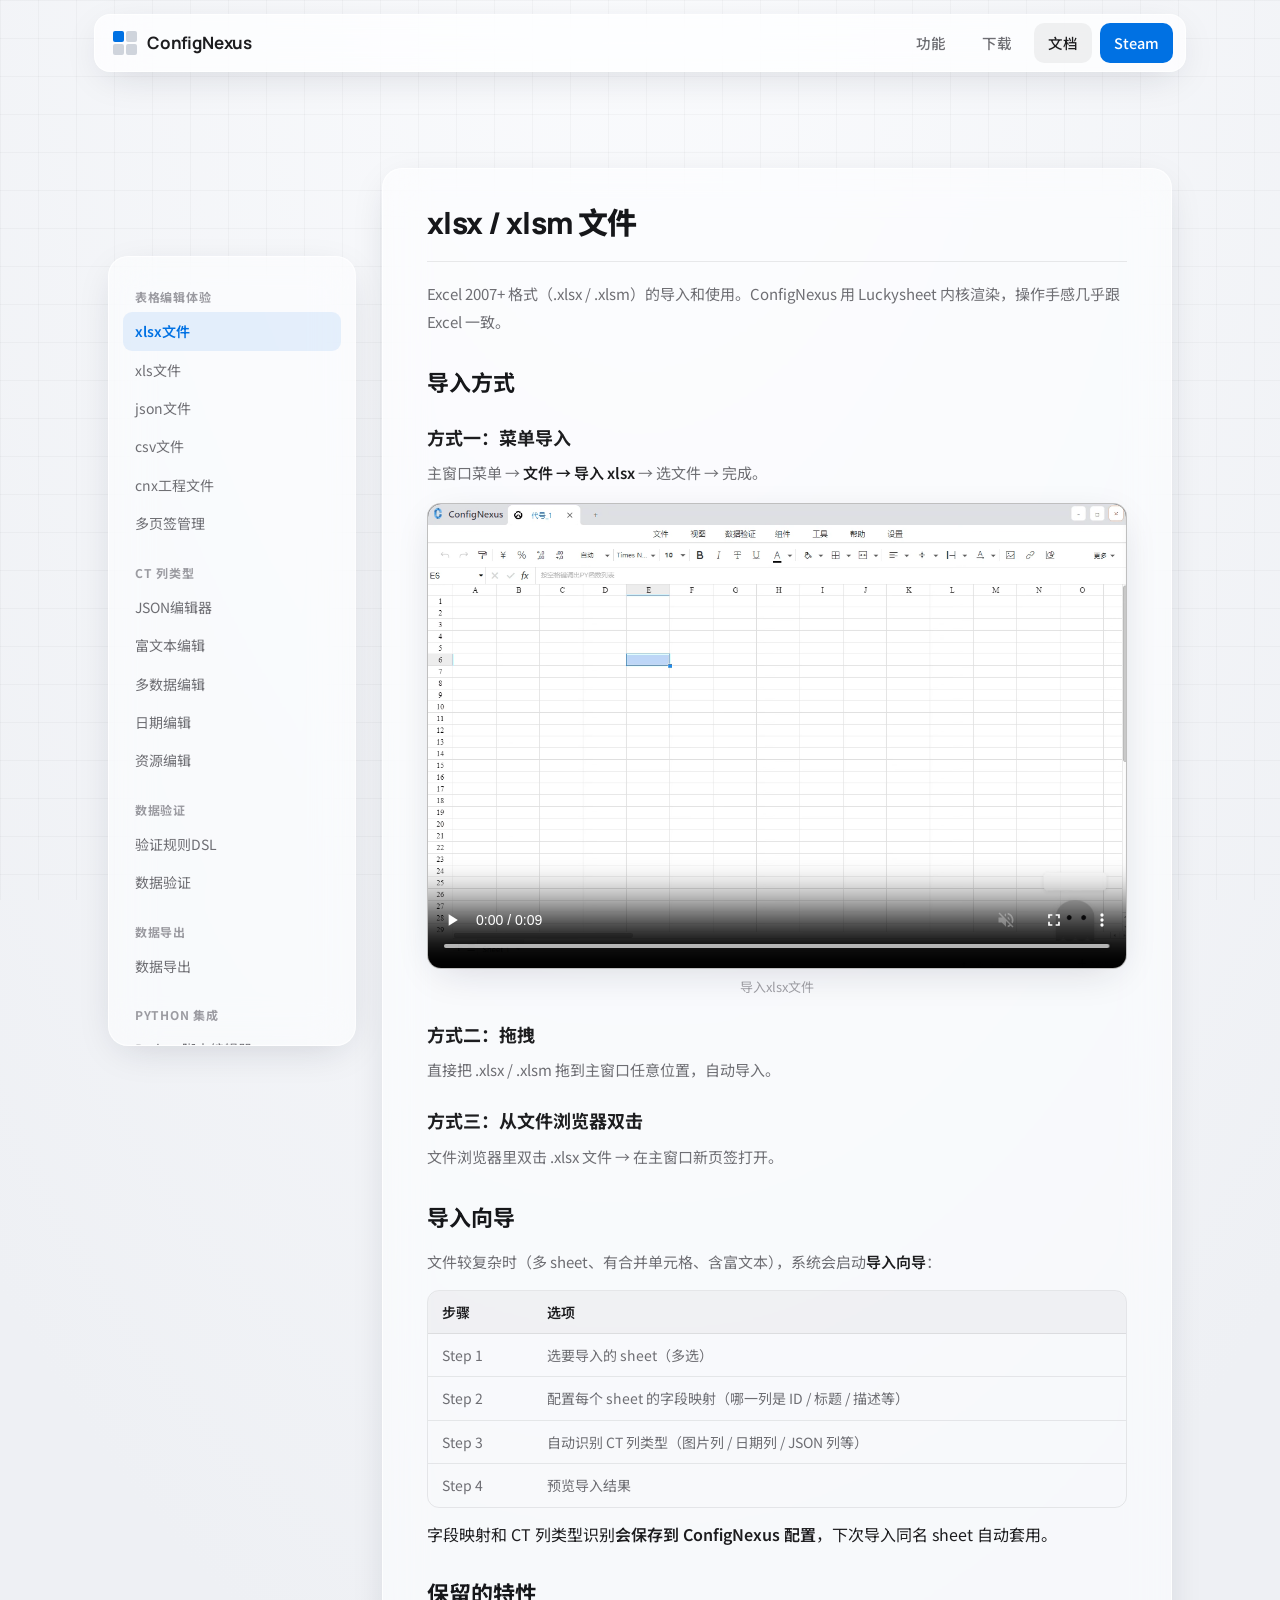
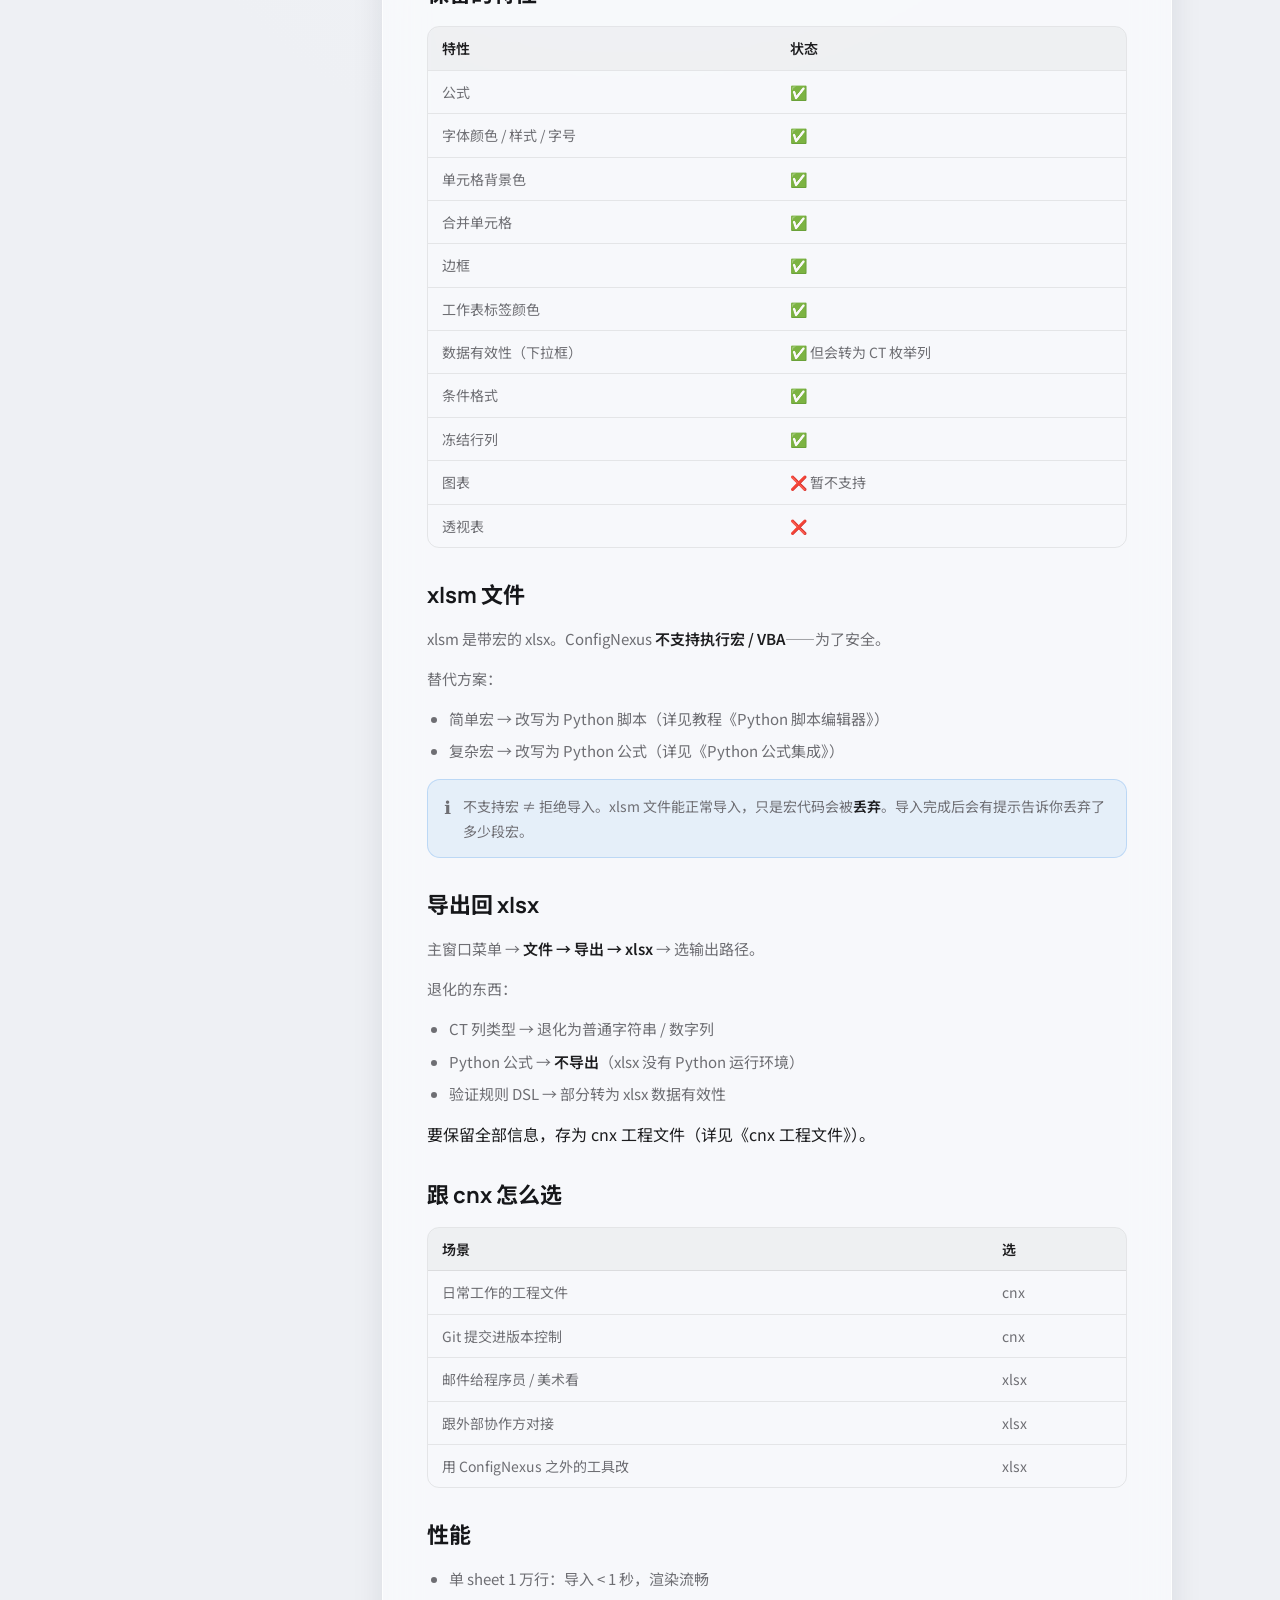
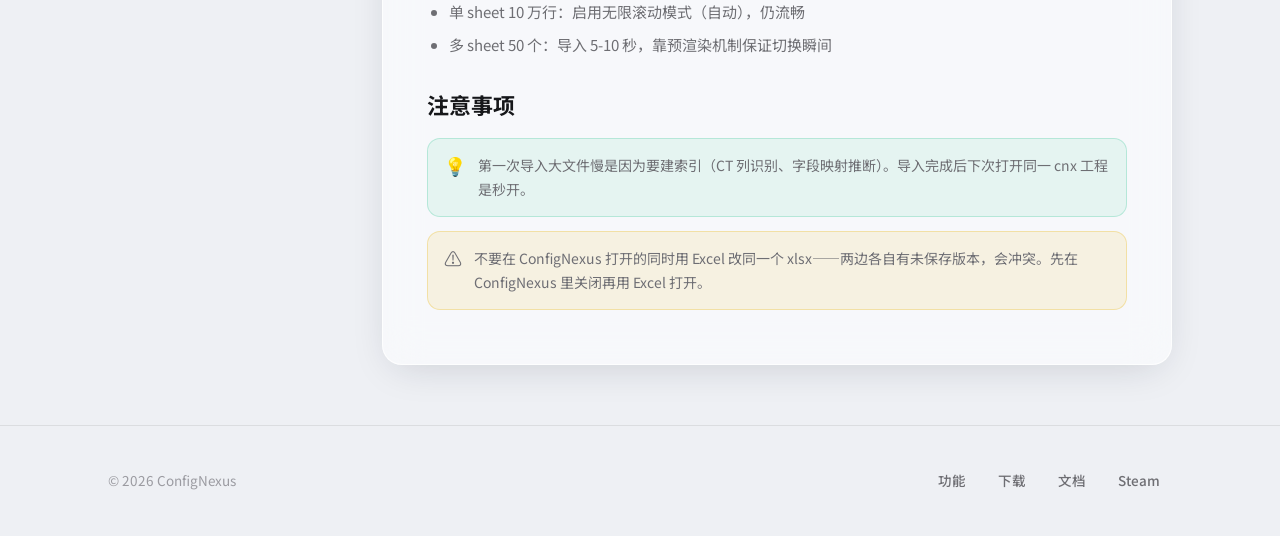
==== docs.html @ 0a3a01de "init: ConfigNexus 官网（首页/功能/下载/文档 + 35 篇教程） 白色玻璃拟态多页静态站点；文档页内置软件 35 篇中文教程与演示视频。 含 CNAME=confignexus.o" ====
<!DOCTYPE html>
<html lang="zh-CN">
<head>
<meta charset="UTF-8">
<meta name="viewport" content="width=device-width, initial-scale=1.0">
<title>文档 · ConfigNexus</title>
<meta name="description" content="ConfigNexus 使用文档：表格编辑、CT 列类型、数据验证、数据导出、Python 集成、实用工具箱、扩展生态。">
<link rel="preconnect" href="https://fonts.googleapis.com">
<link rel="preconnect" href="https://fonts.gstatic.com" crossorigin>
<link href="https://fonts.googleapis.com/css2?family=Manrope:wght@400;500;600;700;800&family=Noto+Sans+SC:wght@300;400;500;700&display=swap" rel="stylesheet">
<link rel="stylesheet" href="site.css">
</head>
<body>
<div class="bg"><div class="grid"></div></div>

<header>
  <div class="nav">
    <a class="brand" href="index.html"><span class="mark"><i></i><i></i><i></i><i></i></span>ConfigNexus</a>
    <nav class="nav-links">
      <a href="features.html">功能</a>
      <a href="download.html">下载</a>
      <a href="docs.html" class="active">文档</a>
      <a class="nav-cta" href="https://store.steampowered.com/app/4400360/ConfigNexus___AI/" target="_blank" rel="noopener">Steam</a>
    </nav>
  </div>
</header>

<main>
  <section class="wrap">
    <div class="doc-app">
      <aside class="doc-side glasscard" id="docSide"></aside>
      <div class="doc-main">
        <article class="doc-article glasscard" id="docContent">加载中…</article>
      </div>
    </div>
  </section>
</main>

<footer>
  <div class="wrap foot">
    <div class="c">© 2026 ConfigNexus</div>
    <div class="lk">
      <a href="features.html">功能</a>
      <a href="download.html">下载</a>
      <a href="docs.html">文档</a>
      <a href="https://store.steampowered.com/app/4400360/ConfigNexus___AI/" target="_blank" rel="noopener">Steam</a>
    </div>
  </div>
</footer>

<script src="docs-data.js"></script>
<script src="docs.js"></script>
</body>
</html>
---- site.css ----
/* ===== ConfigNexus 官网共用样式 · 白色玻璃拟态 ===== */
:root{
  --bg:#F4F5F7;
  --ink:#1D1D1F;
  --ink-dim:#6E6E73;
  --ink-faint:#9b9ba1;
  --acc:#0071E3;
  --acc-deep:#0058b9;
  --glass:rgba(255,255,255,.55);
  --glass-strong:rgba(255,255,255,.72);
  --glass-brd:rgba(255,255,255,.75);
  --hair:rgba(0,0,0,.08);
  --grid:rgba(0,0,0,.028);
  --shadow:0 10px 40px -12px rgba(20,28,48,.18);
  --shadow-lg:0 30px 80px -28px rgba(20,28,48,.32);
  --sans:'Noto Sans SC','Manrope',-apple-system,BlinkMacSystemFont,'SF Pro Display',system-ui,sans-serif;
  --disp:'Manrope','Noto Sans SC',-apple-system,system-ui,sans-serif;
  --cell:38px;
}
*{box-sizing:border-box;margin:0;padding:0}
html{scroll-behavior:smooth}
body{background:radial-gradient(ellipse 110% 80% at 50% -8%,#fbfcfe,#EEF0F4 70%);
  color:var(--ink);font-family:var(--sans);line-height:1.6;
  -webkit-font-smoothing:antialiased;overflow-x:hidden}

/* ── 背景：纯格子（无柔光团） ── */
.bg{position:fixed;inset:0;z-index:0;pointer-events:none;overflow:hidden}
.bg .grid{position:absolute;inset:0;
  background-image:linear-gradient(var(--grid) 1px,transparent 1px),
    linear-gradient(90deg,var(--grid) 1px,transparent 1px);
  background-size:var(--cell) var(--cell)}
/* ── 流光交互画布（跟随鼠标，沿格子线向四周射出） ── */
#fx{position:fixed;inset:0;z-index:1;pointer-events:none;display:block}

.wrap{position:relative;z-index:2;max-width:1120px;margin:0 auto;padding:0 28px}

/* ── 导航 ── */
header{position:sticky;top:14px;z-index:50;margin:14px auto 0;max-width:1120px;padding:0 14px}
.nav{display:flex;align-items:center;justify-content:space-between;height:58px;
  padding:0 12px 0 18px;border-radius:16px;background:var(--glass-strong);
  -webkit-backdrop-filter:blur(20px) saturate(180%);backdrop-filter:blur(20px) saturate(180%);
  border:1px solid var(--glass-brd);box-shadow:var(--shadow)}
.brand{display:flex;align-items:center;gap:10px;font-family:var(--disp);font-weight:700;
  font-size:17px;letter-spacing:-.01em;color:var(--ink);text-decoration:none}
.brand .mark{width:24px;height:24px;display:grid;grid-template-columns:1fr 1fr;
  grid-template-rows:1fr 1fr;gap:2.5px}
.brand .mark i{background:#cfd4dc;border-radius:2px}
.brand .mark i:nth-child(1){background:var(--acc)}
.nav-links{display:flex;align-items:center;gap:8px}
.nav-links a{color:var(--ink-dim);text-decoration:none;font-size:14.5px;font-weight:500;
  padding:8px 14px;border-radius:10px;transition:all .2s}
.nav-links a:hover{color:var(--ink);background:rgba(0,0,0,.04)}
.nav-links a.active{color:var(--ink);background:rgba(0,0,0,.05)}
.nav-cta{background:var(--acc);color:#fff!important;font-weight:600}
.nav-cta:hover{background:var(--acc-deep)!important;color:#fff!important}
@media(max-width:720px){.nav-links a:not(.nav-cta){display:none}}

/* ── 按钮 ── */
.btn{font-size:15px;font-weight:600;text-decoration:none;padding:13px 28px;border-radius:13px;
  transition:all .22s;display:inline-flex;align-items:center;gap:9px;cursor:pointer;border:none}
.btn-primary{background:var(--acc);color:#fff;box-shadow:0 8px 24px -6px rgba(0,113,227,.5)}
.btn-primary:hover{background:var(--acc-deep);transform:translateY(-2px);
  box-shadow:0 14px 34px -8px rgba(0,113,227,.55)}
.btn-ghost{background:var(--glass-strong);-webkit-backdrop-filter:blur(14px);
  backdrop-filter:blur(14px);border:1px solid var(--glass-brd);color:var(--ink);box-shadow:var(--shadow)}
.btn-ghost:hover{transform:translateY(-2px);box-shadow:var(--shadow-lg)}
.btn-disabled{background:rgba(0,0,0,.06);color:var(--ink-faint);cursor:not-allowed;
  box-shadow:none;border:1px solid var(--hair)}
.btn-disabled:hover{transform:none;background:rgba(0,0,0,.06)}

/* ── 通用玻璃卡 ── */
.glasscard{background:var(--glass);-webkit-backdrop-filter:blur(20px) saturate(160%);
  backdrop-filter:blur(20px) saturate(160%);border:1px solid var(--glass-brd);
  border-radius:20px;box-shadow:var(--shadow)}

/* ── 子页头部 ── */
.pagehead{text-align:center;padding:96px 0 18px}
.pagehead .tag{font-size:13px;font-weight:600;color:var(--acc);letter-spacing:.04em}
.pagehead h1{font-family:var(--disp);font-size:clamp(32px,5.4vw,54px);font-weight:800;
  letter-spacing:-.02em;margin:12px 0 16px;color:#16171a}
.pagehead p{font-size:clamp(15px,2vw,18px);color:var(--ink-dim);max-width:600px;margin:0 auto;line-height:1.7}

/* ── 页脚 ── */
footer{border-top:1px solid var(--hair);padding:38px 0;position:relative;z-index:2;margin-top:40px}
.foot{display:flex;align-items:center;justify-content:space-between;flex-wrap:wrap;gap:16px}
.foot .c{font-size:13.5px;color:var(--ink-faint)}
.foot .lk{display:flex;gap:8px}
.foot .lk a{color:var(--ink-dim);text-decoration:none;font-size:13.5px;font-weight:500;
  padding:6px 12px;border-radius:9px;transition:all .2s}
.foot .lk a:hover{color:var(--acc);background:rgba(0,0,0,.04)}

/* ── 加载动画 ── */
.reveal{opacity:0;transform:translateY(16px);animation:rise .7s cubic-bezier(.2,.7,.2,1) forwards}
@keyframes rise{to{opacity:1;transform:none}}
.d1{animation-delay:.05s}.d2{animation-delay:.15s}.d3{animation-delay:.25s}
.d4{animation-delay:.35s}.d5{animation-delay:.5s}
@media(prefers-reduced-motion:reduce){.reveal{animation:none;opacity:1;transform:none}}

/* ===== 首页 ===== */
.hero{padding:84px 0 50px;text-align:center}
.eyebrow{display:inline-flex;align-items:center;gap:9px;font-size:13px;font-weight:500;
  color:var(--acc-deep);background:var(--glass);-webkit-backdrop-filter:blur(12px);
  backdrop-filter:blur(12px);border:1px solid var(--glass-brd);padding:7px 15px;
  border-radius:100px;margin-bottom:28px;box-shadow:var(--shadow)}
.eyebrow .dot{width:7px;height:7px;border-radius:50%;background:var(--acc);
  box-shadow:0 0 0 3px rgba(0,113,227,.18)}
h1.hero-h{font-family:var(--disp);font-weight:800;letter-spacing:-.02em;
  font-size:clamp(36px,6.4vw,68px);line-height:1.08;margin-bottom:22px;color:#16171a}
.hl{background:linear-gradient(120deg,#0071E3,#7c5cff 60%,#00b8a3);
  -webkit-background-clip:text;background-clip:text;color:transparent;white-space:nowrap}
.sub{font-size:clamp(15px,2vw,19px);color:var(--ink-dim);max-width:630px;font-weight:400;
  margin:0 auto 36px;line-height:1.75}
.cta-row{display:flex;gap:14px;justify-content:center;flex-wrap:wrap}
.shot{margin-top:60px;border-radius:22px;overflow:hidden;background:var(--glass);
  -webkit-backdrop-filter:blur(24px) saturate(160%);backdrop-filter:blur(24px) saturate(160%);
  border:1px solid var(--glass-brd);box-shadow:var(--shadow-lg)}
.shot-bar{display:flex;align-items:center;gap:8px;padding:14px 18px;border-bottom:1px solid var(--hair)}
.shot-bar i{width:12px;height:12px;border-radius:50%}
.shot-bar i:nth-child(1){background:#ff5f57}.shot-bar i:nth-child(2){background:#febc2e}
.shot-bar i:nth-child(3){background:#28c840}
.shot-bar .tt{margin-left:10px;font-size:13px;color:var(--ink-faint);font-weight:500}
.shot-body{aspect-ratio:16/9;display:grid;place-items:center;position:relative;
  background:linear-gradient(var(--grid) 1px,transparent 1px),
    linear-gradient(90deg,var(--grid) 1px,transparent 1px),
    linear-gradient(180deg,rgba(255,255,255,.4),rgba(255,255,255,.12));
  background-size:30px 30px,30px 30px,100% 100%}
.shot-body .ph{text-align:center;line-height:2;color:var(--ink-faint);font-size:14px}
.shot-body .ph b{color:var(--ink-dim);font-weight:600}

.formats{padding:52px 0 6px;text-align:center}
.formats .lbl{font-size:12.5px;color:var(--ink-faint);letter-spacing:.1em;text-transform:uppercase;
  font-weight:600;margin-bottom:20px}
.fmt-row{display:flex;flex-wrap:wrap;gap:10px 12px;justify-content:center}
.fmt{font-size:13.5px;font-weight:500;color:var(--ink-dim);background:var(--glass);
  -webkit-backdrop-filter:blur(10px);backdrop-filter:blur(10px);border:1px solid var(--glass-brd);
  padding:9px 17px;border-radius:11px;transition:all .2s;box-shadow:0 4px 14px -8px rgba(20,28,48,.2)}
.fmt:hover{color:var(--acc);transform:translateY(-2px);box-shadow:var(--shadow)}

.section{padding:86px 0}
.sec-head{text-align:center;margin-bottom:48px}
.sec-head .tag{font-size:13px;font-weight:600;color:var(--acc);letter-spacing:.04em}
.sec-head h2{font-family:var(--disp);font-size:clamp(28px,4.4vw,42px);font-weight:800;
  margin-top:10px;letter-spacing:-.02em;color:#16171a}
.cards{display:grid;grid-template-columns:repeat(3,1fr);gap:18px}
@media(max-width:840px){.cards{grid-template-columns:1fr 1fr}}
@media(max-width:560px){.cards{grid-template-columns:1fr}}
.card{background:var(--glass);-webkit-backdrop-filter:blur(20px) saturate(160%);
  backdrop-filter:blur(20px) saturate(160%);border:1px solid var(--glass-brd);border-radius:20px;
  padding:30px 28px;box-shadow:var(--shadow);transition:transform .25s,box-shadow .25s}
.card:hover{transform:translateY(-5px);box-shadow:var(--shadow-lg)}
a.card{text-decoration:none;color:inherit;display:block}
.card .ic{width:46px;height:46px;border-radius:13px;display:grid;place-items:center;
  margin-bottom:18px;font-size:20px;color:#fff;background:linear-gradient(135deg,#3a9bff,#0071E3);
  box-shadow:0 8px 18px -6px rgba(0,113,227,.5)}
.card h3{font-size:18.5px;font-weight:700;margin-bottom:10px;letter-spacing:-.01em}
.card p{font-size:14.5px;color:var(--ink-dim);line-height:1.7}

.endwrap{padding:40px 0 96px}
.endcta{text-align:center;padding:72px 32px;border-radius:28px;position:relative;overflow:hidden;
  background:var(--glass);-webkit-backdrop-filter:blur(24px) saturate(160%);
  backdrop-filter:blur(24px) saturate(160%);border:1px solid var(--glass-brd);box-shadow:var(--shadow-lg)}
.endcta::before{content:"";position:absolute;inset:0;z-index:-1;
  background:radial-gradient(circle at 30% 0%,rgba(124,92,255,.22),transparent 55%),
    radial-gradient(circle at 80% 100%,rgba(0,184,163,.2),transparent 55%)}
.endcta h2{font-family:var(--disp);font-size:clamp(28px,4.6vw,44px);font-weight:800;
  margin-bottom:14px;letter-spacing:-.02em;color:#16171a}
.endcta p{color:var(--ink-dim);margin-bottom:30px;font-size:16.5px}

/* ===== 功能页 ===== */
.feat-list{display:flex;flex-direction:column;gap:22px;padding:30px 0 20px}
.feat-row{display:grid;grid-template-columns:54px 1fr;gap:22px;align-items:start;
  padding:30px 32px;border-radius:20px;background:var(--glass);
  -webkit-backdrop-filter:blur(20px) saturate(160%);backdrop-filter:blur(20px) saturate(160%);
  border:1px solid var(--glass-brd);box-shadow:var(--shadow);transition:transform .22s,box-shadow .22s}
.feat-row:hover{transform:translateY(-3px);box-shadow:var(--shadow-lg)}
.feat-row .ic{width:54px;height:54px;border-radius:15px;display:grid;place-items:center;
  font-size:24px;color:#fff;background:linear-gradient(135deg,#3a9bff,#0071E3);
  box-shadow:0 10px 22px -8px rgba(0,113,227,.55)}
.feat-row h3{font-size:20px;font-weight:700;margin-bottom:8px;letter-spacing:-.01em}
.feat-row p{font-size:15px;color:var(--ink-dim);line-height:1.75}
.feat-row .meta{margin-top:12px;display:flex;flex-wrap:wrap;gap:8px}
.feat-row .meta span{font-size:12.5px;color:var(--acc-deep);background:rgba(0,113,227,.08);
  border:1px solid rgba(0,113,227,.15);padding:4px 11px;border-radius:8px;font-weight:500}
@media(max-width:560px){.feat-row{grid-template-columns:1fr}.feat-row .ic{margin-bottom:4px}}

/* ===== 下载页 ===== */
.dl-hero{display:flex;flex-direction:column;align-items:center;text-align:center;
  padding:40px 0 20px}
.dl-card{width:100%;max-width:640px;padding:44px 40px;text-align:center;border-radius:24px}
.dl-card .ver{font-size:13.5px;color:var(--ink-faint);font-weight:500;margin-bottom:8px}
.dl-card h2{font-family:var(--disp);font-size:26px;font-weight:800;margin-bottom:8px;letter-spacing:-.01em}
.dl-card .note{font-size:14px;color:var(--ink-dim);margin:18px auto 0;max-width:420px;line-height:1.7}
.dl-meta{display:flex;justify-content:center;gap:26px;flex-wrap:wrap;margin-top:24px;
  padding-top:22px;border-top:1px solid var(--hair)}
.dl-meta div{text-align:center}
.dl-meta .k{font-size:12px;color:var(--ink-faint);font-weight:600;letter-spacing:.04em;text-transform:uppercase}
.dl-meta .v{font-size:15px;color:var(--ink);font-weight:600;margin-top:4px}
.steps{display:grid;grid-template-columns:repeat(3,1fr);gap:18px;margin-top:50px}
@media(max-width:680px){.steps{grid-template-columns:1fr}}
.step{padding:26px 24px;border-radius:18px}
.step .n{font-family:var(--disp);font-size:14px;font-weight:800;color:#fff;width:30px;height:30px;
  border-radius:9px;display:grid;place-items:center;background:linear-gradient(135deg,#3a9bff,#0071E3);
  margin-bottom:14px}
.step h4{font-size:16px;font-weight:700;margin-bottom:6px}
.step p{font-size:14px;color:var(--ink-dim);line-height:1.65}

/* ===== 文档页 ===== */
.doc-layout{display:grid;grid-template-columns:220px 1fr;gap:40px;padding:20px 0 40px}
@media(max-width:820px){.doc-layout{grid-template-columns:1fr}.doc-toc{display:none}}
.doc-toc{position:sticky;top:90px;align-self:start;padding:20px;border-radius:16px}
.doc-toc .t{font-size:12px;font-weight:700;color:var(--ink-faint);letter-spacing:.08em;
  text-transform:uppercase;margin-bottom:12px}
.doc-toc a{display:block;color:var(--ink-dim);text-decoration:none;font-size:14px;
  padding:7px 10px;border-radius:8px;transition:all .2s}
.doc-toc a:hover{color:var(--acc);background:rgba(0,0,0,.04)}
.doc-body{max-width:720px}
.doc-sec{padding:30px 34px;border-radius:20px;margin-bottom:22px;background:var(--glass);
  -webkit-backdrop-filter:blur(20px) saturate(160%);backdrop-filter:blur(20px) saturate(160%);
  border:1px solid var(--glass-brd);box-shadow:var(--shadow)}
.doc-sec h2{font-family:var(--disp);font-size:24px;font-weight:800;margin-bottom:14px;
  letter-spacing:-.01em;scroll-margin-top:90px}
.doc-sec h3{font-size:17px;font-weight:700;margin:20px 0 8px}
.doc-sec p{font-size:15px;color:var(--ink-dim);line-height:1.8;margin-bottom:12px}
.doc-sec ul,.doc-sec ol{margin:0 0 12px 20px;color:var(--ink-dim);font-size:15px;line-height:1.8}
.doc-sec li{margin-bottom:6px}
.doc-sec code{font-family:'Manrope',ui-monospace,monospace;background:rgba(0,0,0,.055);
  padding:2px 7px;border-radius:6px;font-size:13.5px;color:var(--acc-deep)}
.doc-sec strong{color:var(--ink);font-weight:600}
.callout{display:flex;gap:12px;padding:16px 18px;border-radius:13px;
  background:rgba(0,113,227,.07);border:1px solid rgba(0,113,227,.16);margin:14px 0;
  font-size:14px;color:var(--ink-dim);line-height:1.7}
.callout b{color:var(--acc-deep)}

/* ===== 文档页（教程浏览） ===== */
.doc-app{display:grid;grid-template-columns:248px 1fr;gap:26px;padding:96px 0 20px;align-items:start}
@media(max-width:860px){.doc-app{grid-template-columns:1fr;padding-top:88px}}
.doc-side{padding:30px 14px 18px;position:sticky;top:88px;max-height:calc(100vh - 110px);overflow-y:auto}
@media(max-width:860px){.doc-side{position:static;max-height:340px}}
.doc-group{margin-bottom:14px}
.doc-group:first-child{margin-top:0}
.doc-group:first-child .doc-group-t{padding-top:0}
.doc-group-t{font-size:12px;font-weight:700;color:var(--ink-faint);letter-spacing:.06em;
  padding:6px 12px;text-transform:uppercase}
.doc-link{display:flex;align-items:center;gap:7px;color:var(--ink-dim);text-decoration:none;
  font-size:14px;padding:8px 12px;border-radius:9px;transition:all .18s}
.doc-link:hover{color:var(--ink);background:rgba(0,0,0,.04)}
.doc-link.active{color:var(--acc);background:rgba(0,113,227,.09);font-weight:600}
.doc-dlc{font-size:10px;font-weight:700;color:#c2410c;background:rgba(234,88,12,.13);
  padding:1px 6px;border-radius:5px;letter-spacing:.04em}
.doc-main{min-width:0}
.doc-article{padding:30px 44px 40px;min-height:60vh}
@media(max-width:560px){.doc-article{padding:24px 22px}}
.doc-article .nt-h1{margin-top:0}

/* Markdown 渲染样式 */
.nt-h1{font-family:var(--disp);font-size:30px;font-weight:800;letter-spacing:-.02em;
  color:#16171a;margin:0 0 18px;padding-bottom:14px;border-bottom:1px solid var(--hair)}
.nt-h2{font-family:var(--disp);font-size:22px;font-weight:700;color:#16171a;margin:30px 0 12px}
.nt-h3{font-size:18px;font-weight:700;color:var(--ink);margin:22px 0 8px}
.nt-h4{font-size:16px;font-weight:600;color:var(--ink);margin:18px 0 6px}
.nt-h5,.nt-h6{font-size:14px;font-weight:600;color:var(--ink-dim);margin:14px 0 4px}
.nt-p{font-size:15px;color:var(--ink-dim);line-height:1.85;margin:0 0 12px}
.doc-article strong{color:var(--ink);font-weight:600}
.nt-list{margin:0 0 14px 22px;color:var(--ink-dim);font-size:15px;line-height:1.85}
.nt-list li{margin-bottom:5px}
.nt-code-inline{font-family:ui-monospace,'SFMono-Regular',Menlo,monospace;background:rgba(0,0,0,.06);
  padding:2px 7px;border-radius:6px;font-size:13px;color:var(--acc-deep)}
.nt-code-wrap{margin:14px 0;border-radius:12px;overflow:hidden;border:1px solid var(--hair);
  background:#0f1115}
.nt-code-head{font-family:ui-monospace,monospace;font-size:12px;color:#9aa2ad;
  padding:8px 14px;border-bottom:1px solid rgba(255,255,255,.07);background:#14171c}
.nt-code{margin:0;padding:16px;overflow-x:auto}
.nt-code code{font-family:ui-monospace,'SFMono-Regular',Menlo,monospace;font-size:13px;
  color:#e6e8eb;line-height:1.7;white-space:pre}
.nt-table-wrap{margin:14px 0;overflow-x:auto;border:1px solid var(--hair);border-radius:12px}
.nt-table{width:100%;border-collapse:collapse;font-size:14px}
.nt-table th{background:rgba(0,0,0,.035);color:var(--ink);font-weight:600;text-align:left;
  padding:10px 14px;border-bottom:1px solid var(--hair);white-space:nowrap}
.nt-table td{padding:10px 14px;color:var(--ink-dim);border-bottom:1px solid var(--hair)}
.nt-table tr:last-child td{border-bottom:none}
.nt-callout{display:flex;gap:12px;padding:14px 16px;border-radius:13px;margin:14px 0;
  font-size:14px;line-height:1.75}
.nt-callout-ic{font-size:18px;line-height:1.4}
.nt-callout-body{flex:1;min-width:0}
.nt-callout-body p{margin:0 0 6px}.nt-callout-body p:last-child{margin:0}
.nt-callout-body ul{margin:4px 0 0 18px}
.nt-blue{background:rgba(0,113,227,.07);border:1px solid rgba(0,113,227,.18);color:var(--ink-dim)}
.nt-green{background:rgba(16,185,129,.08);border:1px solid rgba(16,185,129,.22);color:var(--ink-dim)}
.nt-yellow{background:rgba(234,179,8,.1);border:1px solid rgba(234,179,8,.28);color:var(--ink-dim)}
.nt-red{background:rgba(239,68,68,.07);border:1px solid rgba(239,68,68,.2);color:var(--ink-dim)}
.video-player-container{margin:16px 0}
.video-player-wrapper{border-radius:14px;overflow:hidden;border:1px solid var(--glass-brd);
  box-shadow:var(--shadow);background:#000}
.video-player{display:block;width:100%}
.video-error,.image-error{padding:40px;text-align:center;color:var(--ink-faint);font-size:14px;background:var(--panel,#eee)}
.video-caption,.gif-caption{text-align:center;font-size:13px;color:var(--ink-faint);margin-top:8px}
.gif-demo-container{margin:16px 0;text-align:center}
.gif-demo{max-width:100%;border-radius:14px;border:1px solid var(--glass-brd);box-shadow:var(--shadow)}

/* ===== 开场小游戏（仅首页） ===== */
.intro-overlay{position:fixed;inset:0;z-index:1000;display:flex;flex-direction:column;
  align-items:center;justify-content:center;gap:16px;
  background:radial-gradient(ellipse 110% 80% at 50% 0%,#fbfcfe,#E9ebF0 72%);
  transition:opacity .6s ease}
.intro-overlay.hide{opacity:0;pointer-events:none}
.intro-brand{font-family:var(--disp);font-weight:800;font-size:21px;letter-spacing:-.01em;color:#16171a}
.intro-brand span{background:linear-gradient(120deg,#0071E3,#7c5cff 60%,#00b8a3);
  -webkit-background-clip:text;background-clip:text;color:transparent}
.intro-hint{font-size:13.5px;color:var(--ink-dim);font-weight:500;text-align:center}
.intro-hint b{color:var(--acc-deep);font-weight:600}
.intro-board{border-radius:16px;overflow:hidden;box-shadow:var(--shadow-lg);
  border:1px solid var(--glass-brd);background:rgba(255,255,255,.45);
  -webkit-backdrop-filter:blur(14px);backdrop-filter:blur(14px);display:block}
.intro-skip{position:fixed;top:20px;right:24px;z-index:1001;font-size:13px;color:var(--ink-faint);
  font-weight:600;cursor:pointer;padding:7px 14px;border-radius:10px;border:1px solid var(--hair);
  background:var(--glass);-webkit-backdrop-filter:blur(10px);backdrop-filter:blur(10px);transition:all .2s}
.intro-skip:hover{color:var(--ink);border-color:var(--ink-faint)}

.bubble{position:fixed;z-index:1001;background:var(--glass-strong);
  -webkit-backdrop-filter:blur(12px);backdrop-filter:blur(12px);
  border:1px solid var(--glass-brd);box-shadow:var(--shadow);
  padding:9px 15px;border-radius:14px 14px 14px 3px;font-size:14px;color:var(--ink);
  font-weight:500;white-space:nowrap;pointer-events:none;
  animation:bubbleUp 2.8s ease forwards}
@keyframes bubbleUp{
  0%{opacity:0;transform:translate(-50%,10px) scale(.92)}
  14%{opacity:1;transform:translate(-50%,0) scale(1)}
  78%{opacity:1}
  100%{opacity:0;transform:translate(-50%,-52px) scale(1)}}

.reveal-screen{position:fixed;inset:0;z-index:1002;display:flex;flex-direction:column;
  align-items:center;justify-content:center;text-align:center;padding:30px;
  opacity:0;animation:revealIn .85s cubic-bezier(.2,.7,.2,1) forwards}
@keyframes revealIn{0%{opacity:0;transform:scale(1.07);filter:blur(10px)}
  100%{opacity:1;transform:none;filter:none}}
.reveal-screen.A{background:radial-gradient(ellipse at 50% 28%,#eaf3ff,#dde8f7 72%)}
.reveal-screen.B{background:radial-gradient(ellipse at 50% 28%,#fff1e7,#ffe1cf 72%)}
.reveal-tag{font-size:12.5px;font-weight:700;letter-spacing:.12em;text-transform:uppercase;
  padding:7px 16px;border-radius:100px;margin-bottom:22px;animation:riseIn .6s both}
.reveal-screen.A .reveal-tag{color:#0058b9;background:rgba(0,113,227,.1)}
.reveal-screen.B .reveal-tag{color:#c2410c;background:rgba(234,88,12,.13)}
.reveal-title{font-family:var(--disp);font-weight:800;font-size:clamp(30px,6.4vw,58px);
  letter-spacing:-.02em;color:#16171a;margin-bottom:18px;line-height:1.12;
  animation:riseIn .7s .12s both}
.reveal-text{max-width:560px;font-size:clamp(15px,2.2vw,18px);color:var(--ink-dim);
  line-height:1.85;margin-bottom:34px;animation:riseIn .7s .26s both}
@keyframes riseIn{from{opacity:0;transform:translateY(20px)}to{opacity:1;transform:none}}
.reveal-btn{animation:riseIn .7s .4s both}
.btn-orange{background:#ea580c;color:#fff;box-shadow:0 8px 24px -6px rgba(234,88,12,.5)}
.btn-orange:hover{background:#c2410c;transform:translateY(-2px);
  box-shadow:0 14px 34px -8px rgba(234,88,12,.55)}
@media(prefers-reduced-motion:reduce){
  .bubble,.reveal-screen,.reveal-title,.reveal-text,.reveal-btn,.reveal-tag{animation:none;opacity:1}}

/* ===== 卡片跟随鼠标的光斑（交互微动效） ===== */
.card,.feat-row,.step,.dl-card,.glasscard{position:relative;overflow:hidden}
.card::after,.feat-row::after,.step::after,.dl-card::after{content:"";position:absolute;
  inset:0;pointer-events:none;opacity:0;transition:opacity .35s;border-radius:inherit;
  background:radial-gradient(220px circle at var(--cx,50%) var(--cy,50%),
    rgba(0,113,227,.14),transparent 60%)}
.card:hover::after,.feat-row:hover::after,.step:hover::after,.dl-card:hover::after{opacity:1}

/* 格式标签：点按回弹 */
.fmt:active{transform:translateY(0) scale(.94)}
/* 导航 logo 方块：悬停时第一格点亮扩散 */
.brand:hover .mark i{background:#aeb6c2}
.brand:hover .mark i:nth-child(1){background:var(--acc)}
.brand:hover .mark i:nth-child(4){background:var(--acc);transition-delay:.05s}
.brand .mark i{transition:background .25s}
/* 主按钮：箭头轻微下移提示 */
.btn-primary:hover{letter-spacing:.005em}
/* 进入视口淡入（滚动触发） */
.inview{opacity:0;transform:translateY(22px)}
.inview.show{opacity:1;transform:none;transition:opacity .7s cubic-bezier(.2,.7,.2,1),
  transform .7s cubic-bezier(.2,.7,.2,1)}
@media(prefers-reduced-motion:reduce){.inview{opacity:1;transform:none}}
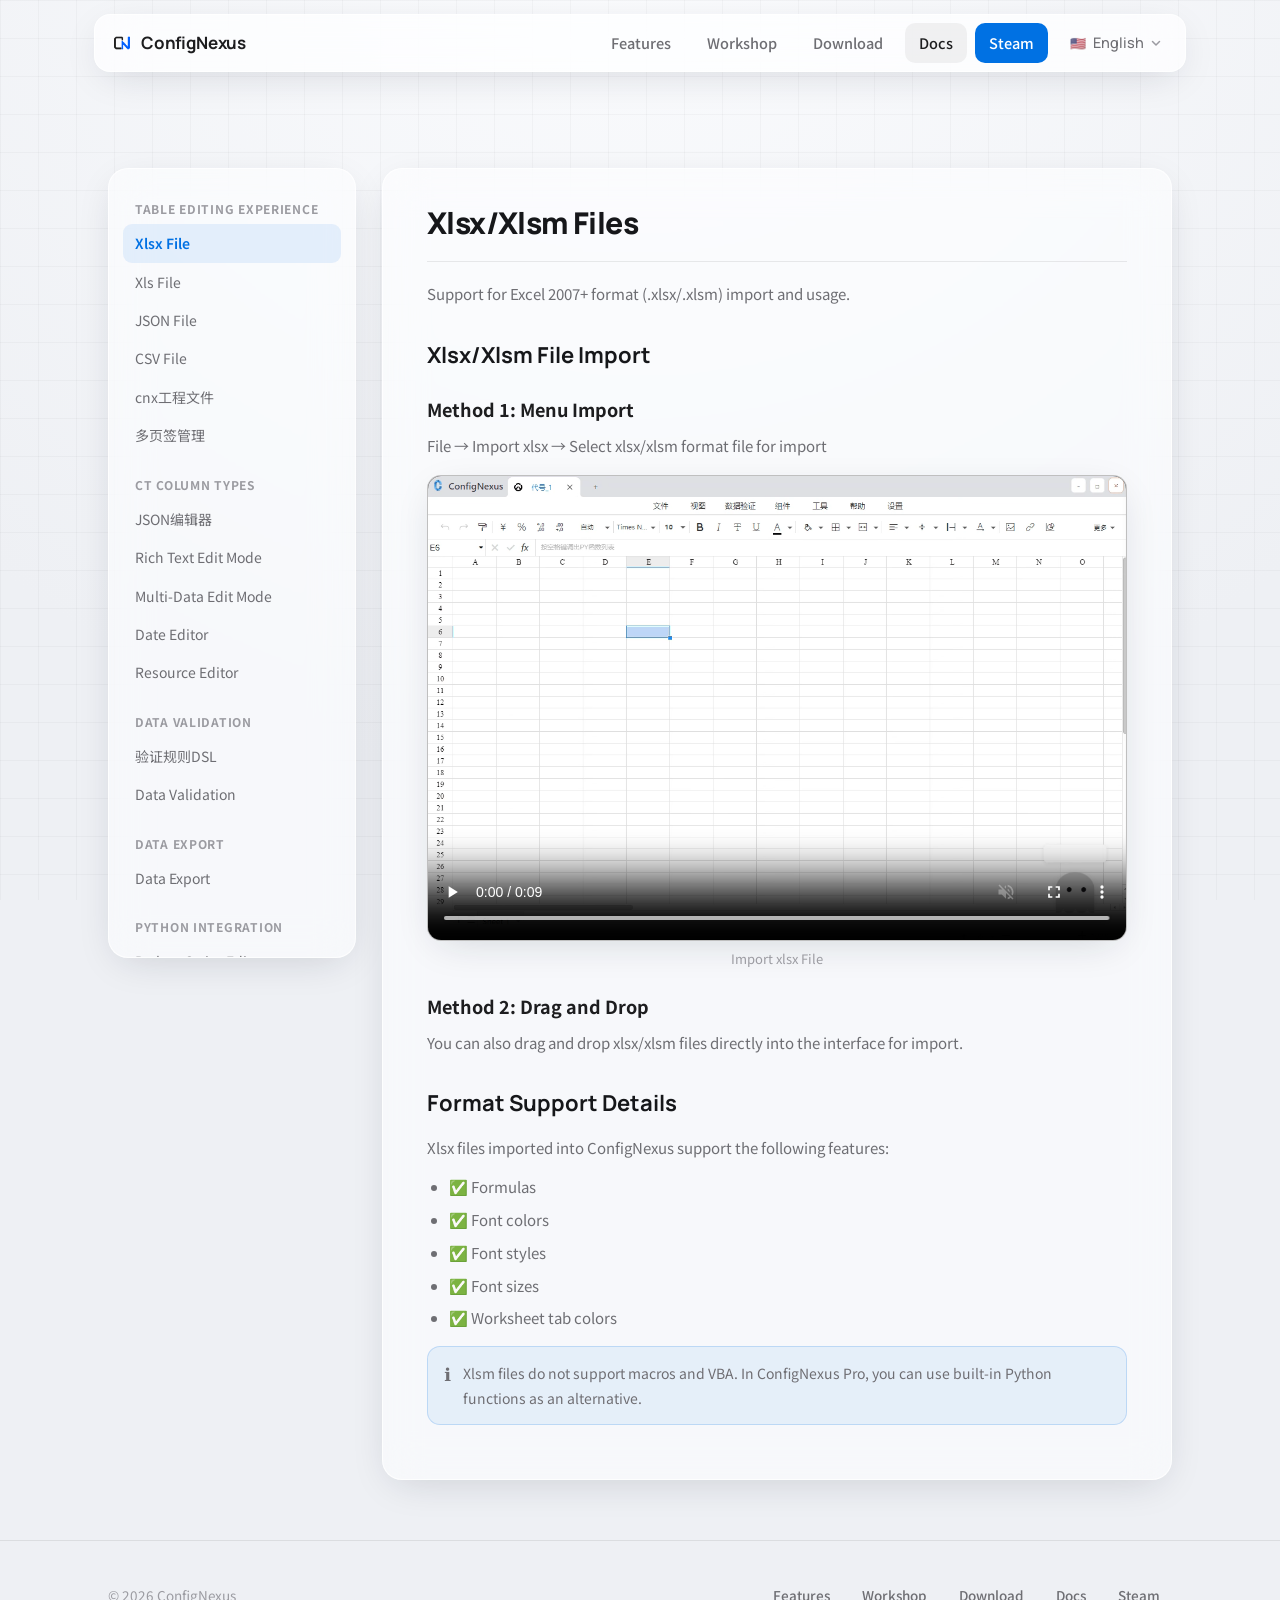
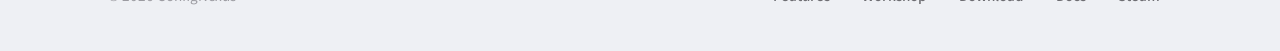
==== commit d906a4a2: "chore: 提交官网累积进度快照（创意工坊页 + 前序文档独立化/四语化/logo 等） 本次新增（创意工坊）： - workshop.html / workshop.js / workshop-c" ====
--- a/docs.html
+++ b/docs.html
@@ -3,8 +3,10 @@
 <head>
 <meta charset="UTF-8">
 <meta name="viewport" content="width=device-width, initial-scale=1.0">
-<title>文档 · ConfigNexus</title>
-<meta name="description" content="ConfigNexus 使用文档：表格编辑、CT 列类型、数据验证、数据导出、Python 集成、实用工具箱、扩展生态。">
+<link rel="icon" type="image/png" href="assets/logo.png">
+<title data-i18n="docs.title">文档 · ConfigNexus</title>
+<meta name="description" data-i18n="docs.desc" content="ConfigNexus 使用文档：表格编辑、CT 列类型、数据验证、数据导出、Python 集成、实用工具箱、扩展生态。">
+<script src="i18n.js"></script>
 <link rel="preconnect" href="https://fonts.googleapis.com">
 <link rel="preconnect" href="https://fonts.gstatic.com" crossorigin>
 <link href="https://fonts.googleapis.com/css2?family=Manrope:wght@400;500;600;700;800&family=Noto+Sans+SC:wght@300;400;500;700&display=swap" rel="stylesheet">
@@ -15,11 +17,12 @@
 
 <header>
   <div class="nav">
-    <a class="brand" href="index.html"><span class="mark"><i></i><i></i><i></i><i></i></span>ConfigNexus</a>
+    <a class="brand" href="index.html"><img class="brand-logo" src="assets/logo.png" alt="ConfigNexus 标志">ConfigNexus</a>
     <nav class="nav-links">
-      <a href="features.html">功能</a>
-      <a href="download.html">下载</a>
-      <a href="docs.html" class="active">文档</a>
+      <a href="features.html" data-i18n="nav.features">功能</a>
+      <a href="workshop.html" data-i18n="nav.workshop">创意工坊</a>
+      <a href="download.html" data-i18n="nav.download">下载</a>
+      <a href="docs.html" class="active" data-i18n="nav.docs">文档</a>
       <a class="nav-cta" href="https://store.steampowered.com/app/4400360/ConfigNexus___AI/" target="_blank" rel="noopener">Steam</a>
     </nav>
   </div>
@@ -30,7 +33,7 @@
     <div class="doc-app">
       <aside class="doc-side glasscard" id="docSide"></aside>
       <div class="doc-main">
-        <article class="doc-article glasscard" id="docContent">加载中…</article>
+        <article class="doc-article glasscard" id="docContent"></article>
       </div>
     </div>
   </section>
@@ -40,14 +43,16 @@
   <div class="wrap foot">
     <div class="c">© 2026 ConfigNexus</div>
     <div class="lk">
-      <a href="features.html">功能</a>
-      <a href="download.html">下载</a>
-      <a href="docs.html">文档</a>
+      <a href="features.html" data-i18n="nav.features">功能</a>
+      <a href="workshop.html" data-i18n="nav.workshop">创意工坊</a>
+      <a href="download.html" data-i18n="nav.download">下载</a>
+      <a href="docs.html" data-i18n="nav.docs">文档</a>
       <a href="https://store.steampowered.com/app/4400360/ConfigNexus___AI/" target="_blank" rel="noopener">Steam</a>
     </div>
   </div>
 </footer>
 
+<script src="docs-manifest.js"></script>
 <script src="docs-data.js"></script>
 <script src="docs.js"></script>
 </body>
--- a/site.css
+++ b/site.css
@@ -42,10 +42,7 @@
   border:1px solid var(--glass-brd);box-shadow:var(--shadow)}
 .brand{display:flex;align-items:center;gap:10px;font-family:var(--disp);font-weight:700;
   font-size:17px;letter-spacing:-.01em;color:var(--ink);text-decoration:none}
-.brand .mark{width:24px;height:24px;display:grid;grid-template-columns:1fr 1fr;
-  grid-template-rows:1fr 1fr;gap:2.5px}
-.brand .mark i{background:#cfd4dc;border-radius:2px}
-.brand .mark i:nth-child(1){background:var(--acc)}
+.brand-logo{width:auto;height:18px;display:block;border-radius:4px}
 .nav-links{display:flex;align-items:center;gap:8px}
 .nav-links a{color:var(--ink-dim);text-decoration:none;font-size:14.5px;font-weight:500;
   padding:8px 14px;border-radius:10px;transition:all .2s}
@@ -234,8 +231,8 @@
 /* ===== 文档页（教程浏览） ===== */
 .doc-app{display:grid;grid-template-columns:248px 1fr;gap:26px;padding:96px 0 20px;align-items:start}
 @media(max-width:860px){.doc-app{grid-template-columns:1fr;padding-top:88px}}
-.doc-side{padding:30px 14px 18px;position:sticky;top:88px;max-height:calc(100vh - 110px);overflow-y:auto}
-@media(max-width:860px){.doc-side{position:static;max-height:340px}}
+aside.doc-side{padding:30px 14px 18px;position:sticky;top:88px;max-height:calc(100vh - 110px);overflow-y:auto}
+@media(max-width:860px){aside.doc-side{position:static;max-height:340px}}
 .doc-group{margin-bottom:14px}
 .doc-group:first-child{margin-top:0}
 .doc-group:first-child .doc-group-t{padding-top:0}
@@ -303,6 +300,7 @@
   background:radial-gradient(ellipse 110% 80% at 50% 0%,#fbfcfe,#E9ebF0 72%);
   transition:opacity .6s ease}
 .intro-overlay.hide{opacity:0;pointer-events:none}
+.intro-logo{width:auto;height:48px;display:block;border-radius:8px}
 .intro-brand{font-family:var(--disp);font-weight:800;font-size:21px;letter-spacing:-.01em;color:#16171a}
 .intro-brand span{background:linear-gradient(120deg,#0071E3,#7c5cff 60%,#00b8a3);
   -webkit-background-clip:text;background-clip:text;color:transparent}
@@ -362,11 +360,9 @@
 
 /* 格式标签：点按回弹 */
 .fmt:active{transform:translateY(0) scale(.94)}
-/* 导航 logo 方块：悬停时第一格点亮扩散 */
-.brand:hover .mark i{background:#aeb6c2}
-.brand:hover .mark i:nth-child(1){background:var(--acc)}
-.brand:hover .mark i:nth-child(4){background:var(--acc);transition-delay:.05s}
-.brand .mark i{transition:background .25s}
+/* 导航 logo：悬停轻微放大 */
+.brand:hover .brand-logo{transform:scale(1.06)}
+.brand-logo{transition:transform .25s}
 /* 主按钮：箭头轻微下移提示 */
 .btn-primary:hover{letter-spacing:.005em}
 /* 进入视口淡入（滚动触发） */
@@ -374,3 +370,42 @@
 .inview.show{opacity:1;transform:none;transition:opacity .7s cubic-bezier(.2,.7,.2,1),
   transform .7s cubic-bezier(.2,.7,.2,1)}
 @media(prefers-reduced-motion:reduce){.inview{opacity:1;transform:none}}
+
+/* ===== 四语 i18n ===== */
+/* 非中文首屏：翻译完成前隐藏可翻译内容，避免中文一闪（中文不加此类，立即可见） */
+html.i18n-pending main,
+html.i18n-pending header .nav-links a[data-i18n]{visibility:hidden}
+/* 日 / 韩字体（中 / 英用默认 Noto Sans SC + Manrope） */
+html[lang="ja"] body{--sans:'Noto Sans JP','Manrope',-apple-system,system-ui,sans-serif;--disp:'Manrope','Noto Sans JP',-apple-system,system-ui,sans-serif}
+html[lang="ko"] body{--sans:'Noto Sans KR','Manrope',-apple-system,system-ui,sans-serif;--disp:'Manrope','Noto Sans KR',-apple-system,system-ui,sans-serif}
+
+/* 语言切换器（下拉式，注入到 .nav-links 末尾；融入导航：与 .nav-links a 同构的扁平文字风） */
+.lang-switcher{position:relative;margin-left:2px}
+.lang-btn{display:flex;align-items:center;gap:7px;cursor:pointer;
+  padding:8px 12px;border:0;border-radius:10px;
+  background:transparent;color:var(--ink-dim);
+  font-family:var(--disp);font-size:14.5px;font-weight:500;line-height:1;
+  transition:all .2s}
+.lang-btn:hover{color:var(--ink);background:rgba(0,0,0,.04)}
+.lang-btn .lang-flag{font-size:13px;line-height:1}
+.lang-caret{color:var(--ink-faint);transition:transform .2s}
+.lang-switcher.open .lang-caret{transform:rotate(180deg)}
+.lang-menu{position:absolute;top:calc(100% + 8px);right:0;min-width:158px;
+  padding:5px;border:1px solid var(--hair);border-radius:12px;
+  background:var(--glass-strong);backdrop-filter:saturate(160%) blur(16px);
+  box-shadow:var(--shadow);opacity:0;visibility:hidden;transform:translateY(-8px);
+  transition:opacity .2s,transform .2s,visibility .2s;z-index:1000}
+.lang-switcher.open .lang-menu{opacity:1;visibility:visible;transform:translateY(0)}
+.lang-item{display:flex;align-items:center;gap:11px;width:100%;cursor:pointer;
+  padding:9px 12px;border:0;border-radius:8px;background:transparent;text-align:left;
+  color:var(--ink-dim);font-family:var(--disp);font-size:13.5px;font-weight:500;
+  transition:background .16s,color .16s}
+.lang-item .lang-flag{font-size:15px;line-height:1}
+.lang-item:hover{background:rgba(0,113,227,.08);color:var(--ink)}
+.lang-item.active{color:var(--acc);font-weight:700;background:rgba(0,113,227,.06)}
+@media(max-width:720px){.lang-switcher{margin-left:6px}.lang-btn{padding:6px 9px}.lang-btn .lang-name{display:none}}
+
+/* 文档"暂无翻译"回退提示条 */
+.doc-fallback-note{display:flex;align-items:center;gap:8px;margin:0 0 22px;
+  padding:11px 15px;border-radius:12px;font-size:13.5px;line-height:1.5;
+  color:#92560a;background:rgba(234,179,8,.12);border:1px solid rgba(234,179,8,.32)}
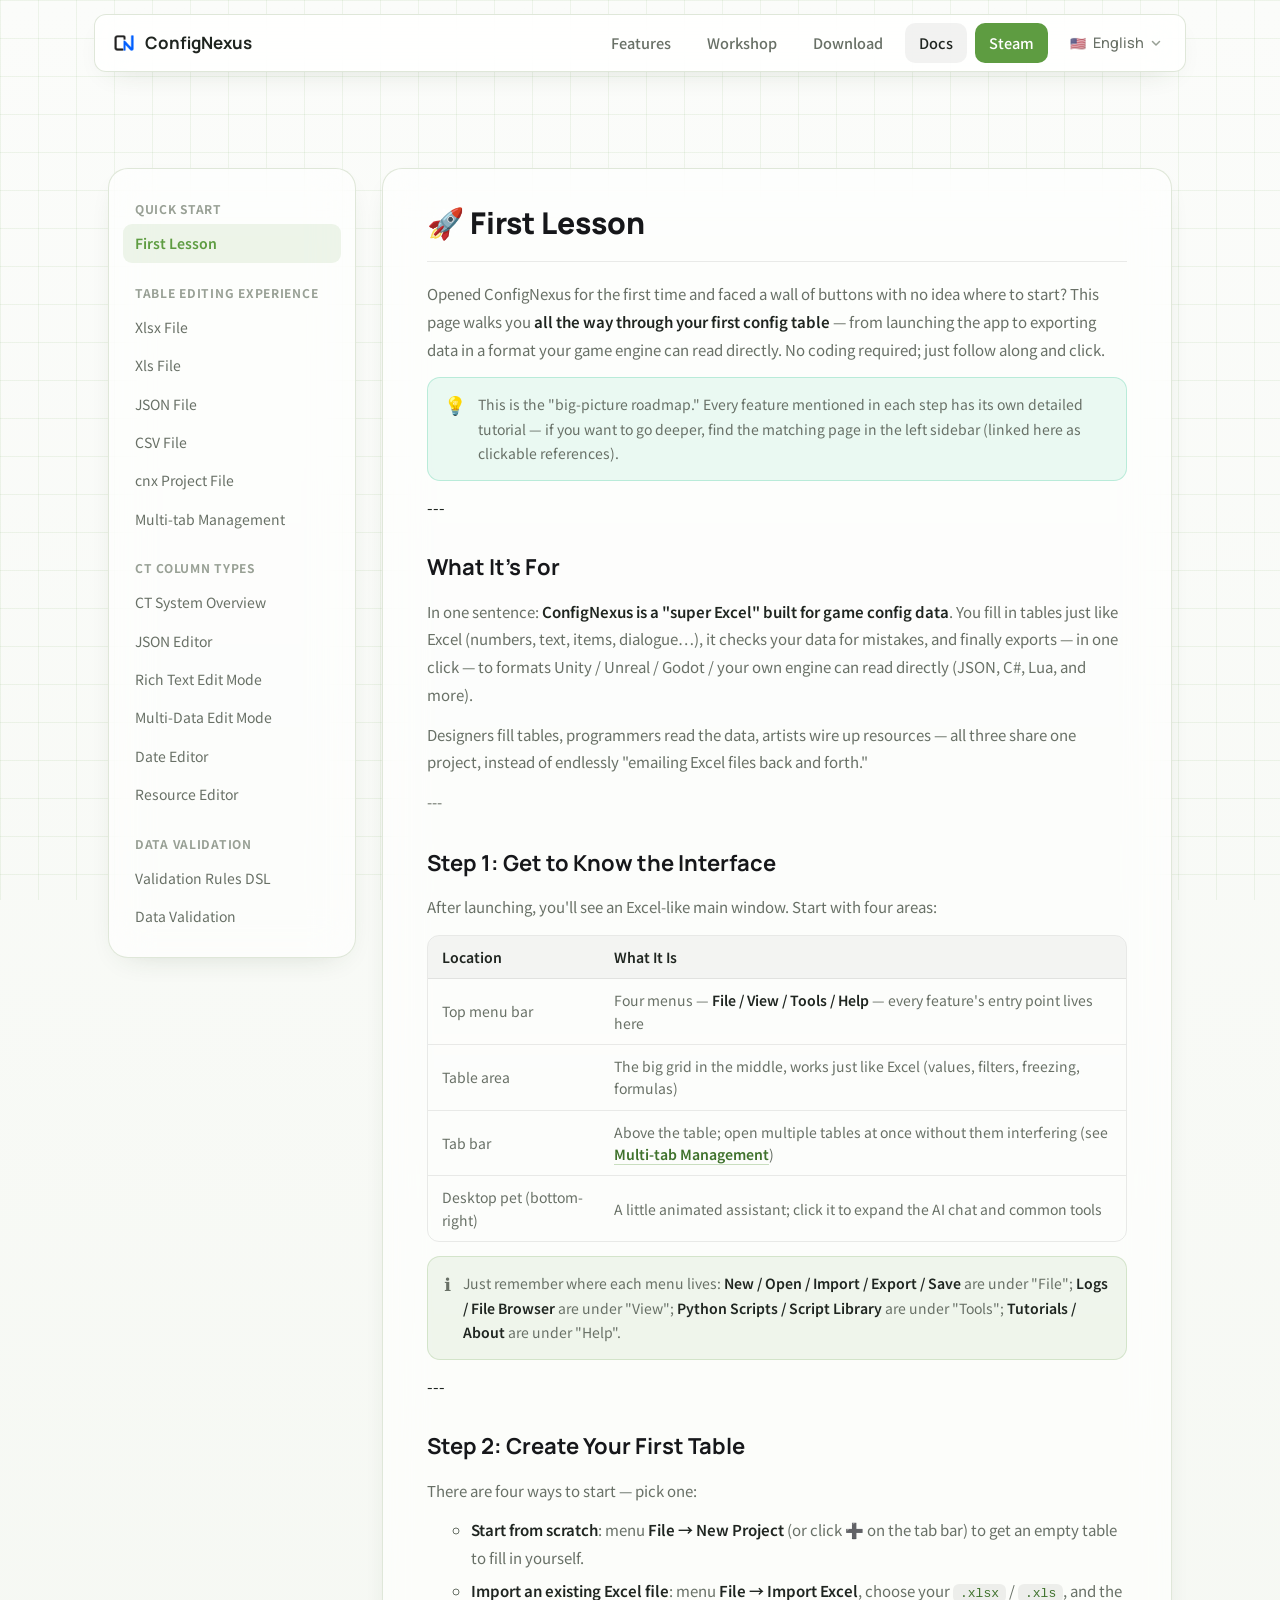
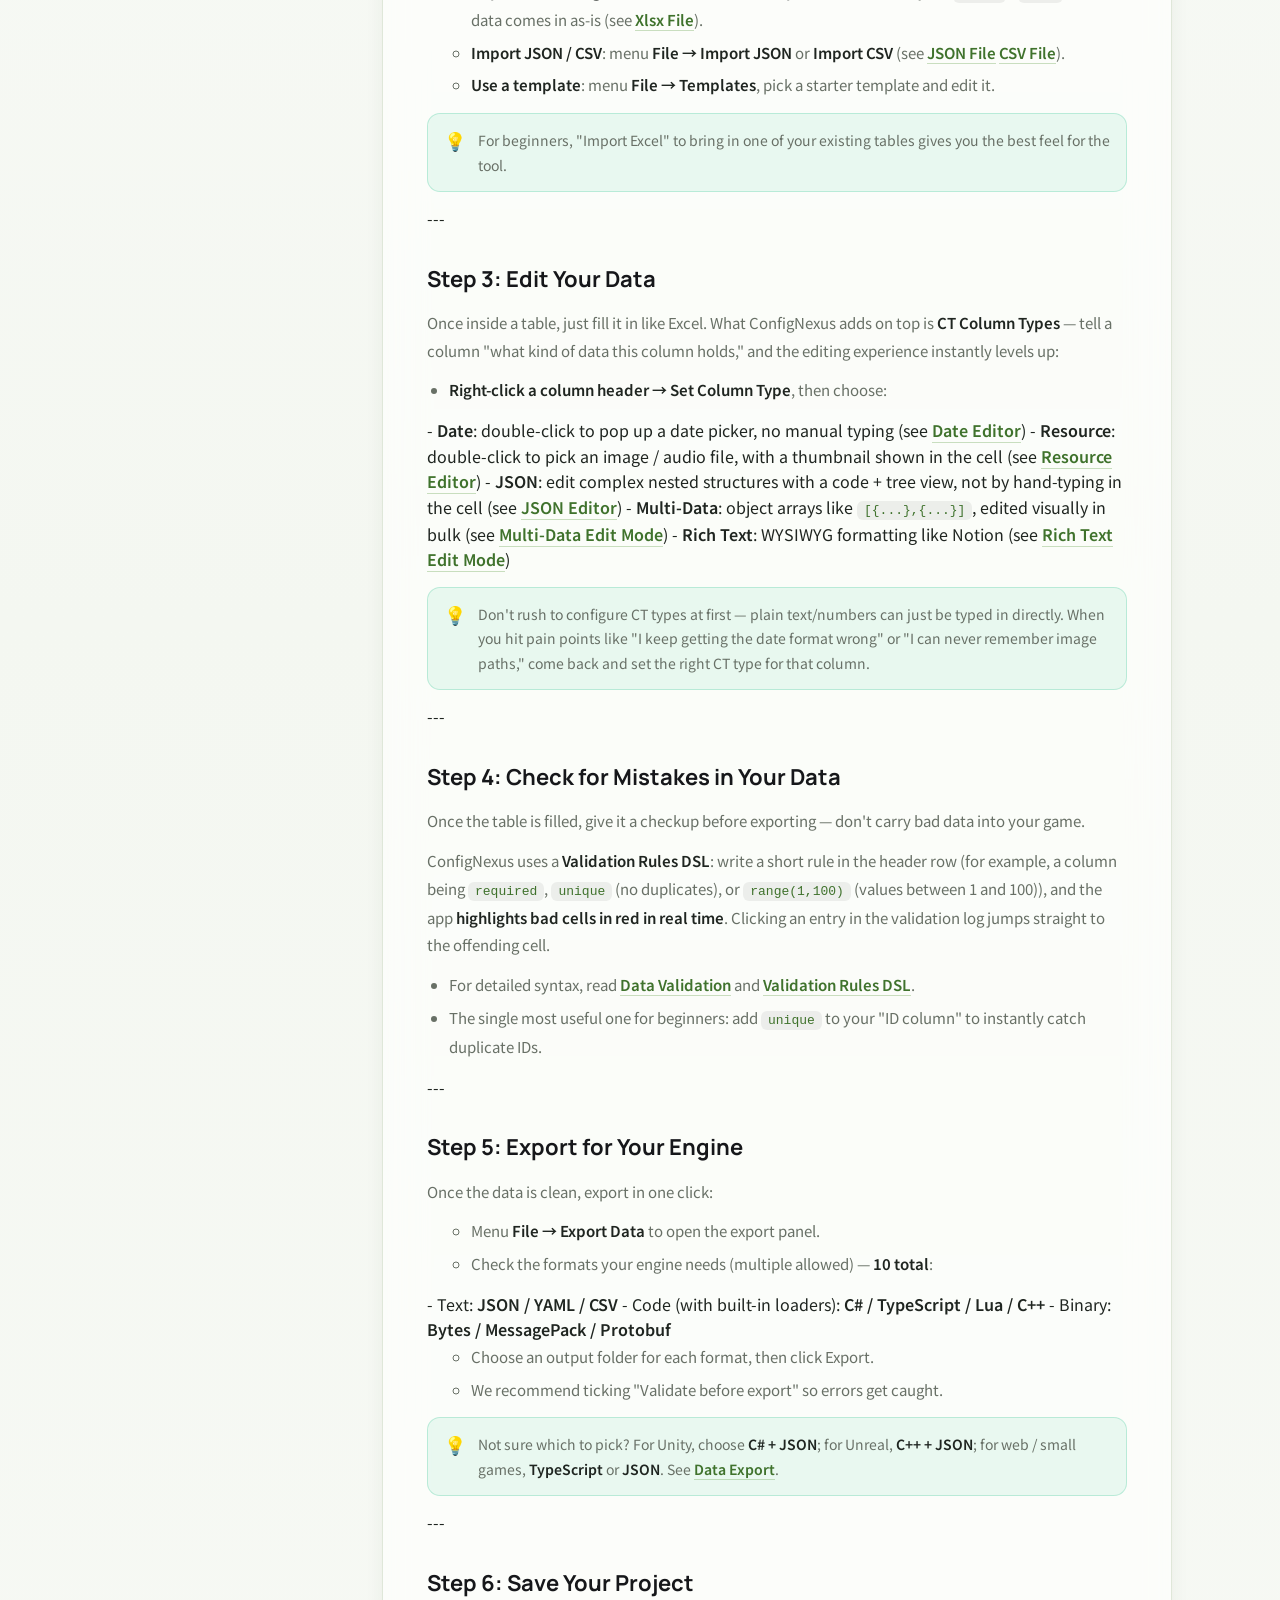
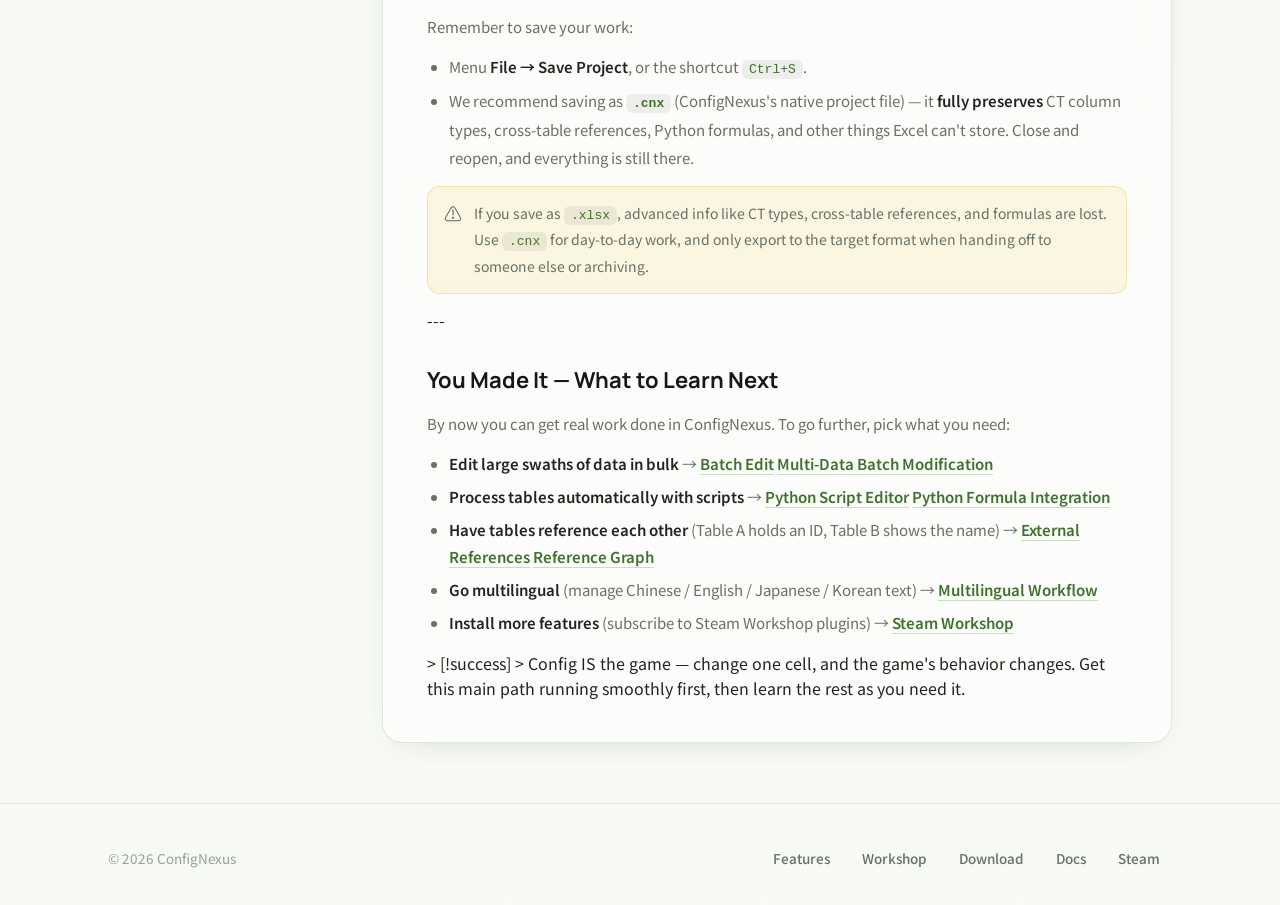
==== commit 4dac2cd0: "docs: refresh website docs and media" ====
--- a/docs.html
+++ b/docs.html
@@ -10,7 +10,7 @@
 <link rel="preconnect" href="https://fonts.googleapis.com">
 <link rel="preconnect" href="https://fonts.gstatic.com" crossorigin>
 <link href="https://fonts.googleapis.com/css2?family=Manrope:wght@400;500;600;700;800&family=Noto+Sans+SC:wght@300;400;500;700&display=swap" rel="stylesheet">
-<link rel="stylesheet" href="site.css">
+<link rel="stylesheet" href="site.css?v=20260703-doc-links">
 </head>
 <body>
 <div class="bg"><div class="grid"></div></div>
@@ -53,7 +53,7 @@
 </footer>
 
 <script src="docs-manifest.js"></script>
-<script src="docs-data.js"></script>
-<script src="docs.js"></script>
+<script src="docs-data.js?v=20260703-doc-links"></script>
+<script src="docs.js?v=20260703-doc-links"></script>
 </body>
 </html>
--- a/site.css
+++ b/site.css
@@ -1,25 +1,26 @@
-/* ===== ConfigNexus 官网共用样式 · 白色玻璃拟态 ===== */
+/* ===== ConfigNexus 官网共用样式 · 克制表格品牌风 ===== */
 :root{
-  --bg:#F4F5F7;
-  --ink:#1D1D1F;
-  --ink-dim:#6E6E73;
-  --ink-faint:#9b9ba1;
-  --acc:#0071E3;
-  --acc-deep:#0058b9;
-  --glass:rgba(255,255,255,.55);
-  --glass-strong:rgba(255,255,255,.72);
-  --glass-brd:rgba(255,255,255,.75);
+  --bg:#F6F8F4;
+  --ink:#1F2520;
+  --ink-dim:#687066;
+  --ink-faint:#98A095;
+  --acc:#5E9C41;
+  --acc-deep:#3F722C;
+  --acc-soft:#EAF3E4;
+  --glass:rgba(255,255,255,.64);
+  --glass-strong:rgba(255,255,255,.82);
+  --glass-brd:rgba(218,228,211,.86);
   --hair:rgba(0,0,0,.08);
-  --grid:rgba(0,0,0,.028);
-  --shadow:0 10px 40px -12px rgba(20,28,48,.18);
-  --shadow-lg:0 30px 80px -28px rgba(20,28,48,.32);
+  --grid:rgba(94,156,65,.085);
+  --shadow:0 10px 32px -18px rgba(41,68,34,.24);
+  --shadow-lg:0 28px 70px -34px rgba(41,68,34,.38);
   --sans:'Noto Sans SC','Manrope',-apple-system,BlinkMacSystemFont,'SF Pro Display',system-ui,sans-serif;
   --disp:'Manrope','Noto Sans SC',-apple-system,system-ui,sans-serif;
   --cell:38px;
 }
 *{box-sizing:border-box;margin:0;padding:0}
 html{scroll-behavior:smooth}
-body{background:radial-gradient(ellipse 110% 80% at 50% -8%,#fbfcfe,#EEF0F4 70%);
+body{background:linear-gradient(180deg,#FBFCFA 0%,#F4F7F1 54%,#F8FAF6 100%);
   color:var(--ink);font-family:var(--sans);line-height:1.6;
   -webkit-font-smoothing:antialiased;overflow-x:hidden}
 
@@ -37,12 +38,12 @@
 /* ── 导航 ── */
 header{position:sticky;top:14px;z-index:50;margin:14px auto 0;max-width:1120px;padding:0 14px}
 .nav{display:flex;align-items:center;justify-content:space-between;height:58px;
-  padding:0 12px 0 18px;border-radius:16px;background:var(--glass-strong);
-  -webkit-backdrop-filter:blur(20px) saturate(180%);backdrop-filter:blur(20px) saturate(180%);
+  padding:0 12px 0 18px;border-radius:12px;background:var(--glass-strong);
+  -webkit-backdrop-filter:blur(16px) saturate(150%);backdrop-filter:blur(16px) saturate(150%);
   border:1px solid var(--glass-brd);box-shadow:var(--shadow)}
 .brand{display:flex;align-items:center;gap:10px;font-family:var(--disp);font-weight:700;
-  font-size:17px;letter-spacing:-.01em;color:var(--ink);text-decoration:none}
-.brand-logo{width:auto;height:18px;display:block;border-radius:4px}
+  font-size:17px;letter-spacing:0;color:var(--ink);text-decoration:none}
+.brand-logo{width:auto;height:22px;display:block;border-radius:4px}
 .nav-links{display:flex;align-items:center;gap:8px}
 .nav-links a{color:var(--ink-dim);text-decoration:none;font-size:14.5px;font-weight:500;
   padding:8px 14px;border-radius:10px;transition:all .2s}
@@ -55,9 +56,9 @@
 /* ── 按钮 ── */
 .btn{font-size:15px;font-weight:600;text-decoration:none;padding:13px 28px;border-radius:13px;
   transition:all .22s;display:inline-flex;align-items:center;gap:9px;cursor:pointer;border:none}
-.btn-primary{background:var(--acc);color:#fff;box-shadow:0 8px 24px -6px rgba(0,113,227,.5)}
+.btn-primary{background:var(--acc);color:#fff;box-shadow:0 8px 24px -8px rgba(94,156,65,.52)}
 .btn-primary:hover{background:var(--acc-deep);transform:translateY(-2px);
-  box-shadow:0 14px 34px -8px rgba(0,113,227,.55)}
+  box-shadow:0 14px 34px -10px rgba(94,156,65,.58)}
 .btn-ghost{background:var(--glass-strong);-webkit-backdrop-filter:blur(14px);
   backdrop-filter:blur(14px);border:1px solid var(--glass-brd);color:var(--ink);box-shadow:var(--shadow)}
 .btn-ghost:hover{transform:translateY(-2px);box-shadow:var(--shadow-lg)}
@@ -74,7 +75,7 @@
 .pagehead{text-align:center;padding:96px 0 18px}
 .pagehead .tag{font-size:13px;font-weight:600;color:var(--acc);letter-spacing:.04em}
 .pagehead h1{font-family:var(--disp);font-size:clamp(32px,5.4vw,54px);font-weight:800;
-  letter-spacing:-.02em;margin:12px 0 16px;color:#16171a}
+  letter-spacing:0;margin:12px 0 16px;color:#16171a}
 .pagehead p{font-size:clamp(15px,2vw,18px);color:var(--ink-dim);max-width:600px;margin:0 auto;line-height:1.7}
 
 /* ── 页脚 ── */
@@ -94,35 +95,84 @@
 @media(prefers-reduced-motion:reduce){.reveal{animation:none;opacity:1;transform:none}}
 
 /* ===== 首页 ===== */
-.hero{padding:84px 0 50px;text-align:center}
+.hero{padding:64px 0 36px;text-align:center}
 .eyebrow{display:inline-flex;align-items:center;gap:9px;font-size:13px;font-weight:500;
   color:var(--acc-deep);background:var(--glass);-webkit-backdrop-filter:blur(12px);
   backdrop-filter:blur(12px);border:1px solid var(--glass-brd);padding:7px 15px;
-  border-radius:100px;margin-bottom:28px;box-shadow:var(--shadow)}
+  border-radius:999px;margin-bottom:24px;box-shadow:var(--shadow)}
 .eyebrow .dot{width:7px;height:7px;border-radius:50%;background:var(--acc);
-  box-shadow:0 0 0 3px rgba(0,113,227,.18)}
-h1.hero-h{font-family:var(--disp);font-weight:800;letter-spacing:-.02em;
-  font-size:clamp(36px,6.4vw,68px);line-height:1.08;margin-bottom:22px;color:#16171a}
-.hl{background:linear-gradient(120deg,#0071E3,#7c5cff 60%,#00b8a3);
-  -webkit-background-clip:text;background-clip:text;color:transparent;white-space:nowrap}
-.sub{font-size:clamp(15px,2vw,19px);color:var(--ink-dim);max-width:630px;font-weight:400;
-  margin:0 auto 36px;line-height:1.75}
+  box-shadow:0 0 0 3px rgba(94,156,65,.18)}
+h1.hero-h{font-family:var(--disp);font-weight:800;letter-spacing:0;
+  font-size:clamp(40px,6.6vw,76px);line-height:1.04;margin-bottom:18px;color:#171D18}
+.hl{color:var(--acc-deep);white-space:nowrap}
+.sub{font-size:clamp(15px,2vw,18px);color:var(--ink-dim);max-width:660px;font-weight:400;
+  margin:0 auto 28px;line-height:1.7}
 .cta-row{display:flex;gap:14px;justify-content:center;flex-wrap:wrap}
-.shot{margin-top:60px;border-radius:22px;overflow:hidden;background:var(--glass);
-  -webkit-backdrop-filter:blur(24px) saturate(160%);backdrop-filter:blur(24px) saturate(160%);
+.shot{margin-top:42px}
+.product-preview{display:grid;grid-template-columns:58px 1fr;min-height:560px;text-align:left;
+  border-radius:18px;overflow:hidden;background:rgba(255,255,255,.78);
   border:1px solid var(--glass-brd);box-shadow:var(--shadow-lg)}
-.shot-bar{display:flex;align-items:center;gap:8px;padding:14px 18px;border-bottom:1px solid var(--hair)}
-.shot-bar i{width:12px;height:12px;border-radius:50%}
-.shot-bar i:nth-child(1){background:#ff5f57}.shot-bar i:nth-child(2){background:#febc2e}
-.shot-bar i:nth-child(3){background:#28c840}
-.shot-bar .tt{margin-left:10px;font-size:13px;color:var(--ink-faint);font-weight:500}
-.shot-body{aspect-ratio:16/9;display:grid;place-items:center;position:relative;
-  background:linear-gradient(var(--grid) 1px,transparent 1px),
-    linear-gradient(90deg,var(--grid) 1px,transparent 1px),
-    linear-gradient(180deg,rgba(255,255,255,.4),rgba(255,255,255,.12));
-  background-size:30px 30px,30px 30px,100% 100%}
-.shot-body .ph{text-align:center;line-height:2;color:var(--ink-faint);font-size:14px}
-.shot-body .ph b{color:var(--ink-dim);font-weight:600}
+.preview-rail{display:flex;flex-direction:column;align-items:center;gap:18px;padding:18px 0;
+  background:#F1F6EC;border-right:1px solid rgba(94,156,65,.16)}
+.preview-mark{width:32px;height:32px;border-radius:8px;display:grid;place-items:center;background:#fff;
+  box-shadow:0 8px 18px -12px rgba(41,68,34,.35)}
+.preview-mark img{width:auto;height:20px;display:block}
+.preview-rail span{width:24px;height:24px;border-radius:7px;background:rgba(94,156,65,.13);
+  border:1px solid rgba(94,156,65,.12)}
+.preview-rail span:nth-child(3){background:var(--acc)}
+.preview-main{padding:24px;min-width:0;background:
+  linear-gradient(var(--grid) 1px,transparent 1px),
+  linear-gradient(90deg,var(--grid) 1px,transparent 1px);
+  background-size:32px 32px}
+.preview-titlebar{display:flex;align-items:center;justify-content:space-between;gap:20px;margin-bottom:20px}
+.preview-titlebar strong{display:block;font-size:18px;color:#182018;line-height:1.25}
+.preview-titlebar span{display:block;font-size:12.5px;color:var(--ink-faint);margin-top:3px}
+.preview-actions{display:flex;gap:8px;flex-wrap:wrap;justify-content:flex-end}
+.preview-actions span{margin:0;padding:7px 11px;border-radius:8px;background:var(--acc-soft);
+  color:var(--acc-deep);border:1px solid rgba(94,156,65,.18);font-size:12px;font-weight:700}
+.preview-workspace{display:grid;grid-template-columns:minmax(0,1fr) 280px;gap:18px;align-items:stretch}
+.sheet-mock,.inspector-mock{background:rgba(255,255,255,.9);border:1px solid rgba(218,228,211,.95);
+  border-radius:12px;box-shadow:0 18px 44px -34px rgba(41,68,34,.45)}
+.sheet-mock{overflow:hidden}
+.sheet-tabs{height:44px;display:flex;align-items:end;gap:6px;padding:0 14px;border-bottom:1px solid var(--hair);
+  background:#FAFBF8}
+.sheet-tabs span{font-size:12.5px;color:var(--ink-dim);padding:9px 14px;border-radius:8px 8px 0 0}
+.sheet-tabs .active{background:#fff;color:var(--acc-deep);font-weight:700;border:1px solid var(--hair);
+  border-bottom-color:#fff}
+.table-mock{display:grid;grid-template-columns:.75fr 1.15fr 1fr .8fr 1fr;font-size:13px;color:#394137}
+.table-mock div{min-height:54px;padding:15px 14px;border-right:1px solid rgba(0,0,0,.06);
+  border-bottom:1px solid rgba(0,0,0,.06);white-space:nowrap;overflow:hidden;text-overflow:ellipsis}
+.table-mock .th{min-height:42px;padding-top:12px;background:#F6F9F3;color:#5D6759;font-weight:700}
+.table-mock .ok,.table-mock .warn{font-weight:700;color:var(--acc-deep)}
+.table-mock .warn{color:#B7791F;background:#FFF8E8}
+.inspector-mock{padding:24px;align-self:stretch}
+.mini-label{display:inline-flex;align-items:center;padding:5px 9px;border-radius:7px;background:var(--acc-soft);
+  color:var(--acc-deep);font-size:12px;font-weight:700;margin-bottom:16px}
+.inspector-mock h3{font-size:26px;line-height:1.18;color:#182018;margin-bottom:12px;letter-spacing:0}
+.inspector-mock p{font-size:14px;line-height:1.75;color:var(--ink-dim);margin-bottom:18px}
+.rule-line{display:flex;align-items:center;gap:10px;padding:12px;border-radius:10px;background:#F7FAF4;
+  border:1px solid rgba(94,156,65,.16);font-size:12px;color:#4E594B;overflow:hidden}
+.rule-line span{width:9px;height:9px;border-radius:50%;background:var(--acc);flex:0 0 auto}
+.rule-line b{font-family:ui-monospace,SFMono-Regular,Menlo,monospace;font-weight:700;white-space:nowrap}
+.export-stack{margin-top:18px;padding-top:18px;border-top:1px solid var(--hair)}
+.export-stack span{display:block;font-size:12px;color:var(--ink-faint);font-weight:700;margin-bottom:4px}
+.export-stack strong{font-size:15px;color:#182018}
+@media(max-width:900px){
+  .product-preview{grid-template-columns:46px 1fr;min-height:auto}
+  .preview-main{padding:18px}
+  .preview-workspace{grid-template-columns:1fr}
+  .inspector-mock h3{font-size:22px}
+}
+@media(max-width:620px){
+  .hero{padding-top:58px}
+  h1.hero-h{font-size:clamp(38px,12vw,56px)}
+  .product-preview{grid-template-columns:1fr}
+  .preview-rail{display:none}
+  .preview-titlebar{align-items:flex-start;flex-direction:column}
+  .table-mock{grid-template-columns:.72fr 1.1fr .86fr .68fr .9fr;font-size:12px}
+  .table-mock div{min-height:44px;padding:11px 9px}
+  .preview-actions{justify-content:flex-start}
+}
 
 .formats{padding:52px 0 6px;text-align:center}
 .formats .lbl{font-size:12.5px;color:var(--ink-faint);letter-spacing:.1em;text-transform:uppercase;
@@ -137,7 +187,7 @@
 .sec-head{text-align:center;margin-bottom:48px}
 .sec-head .tag{font-size:13px;font-weight:600;color:var(--acc);letter-spacing:.04em}
 .sec-head h2{font-family:var(--disp);font-size:clamp(28px,4.4vw,42px);font-weight:800;
-  margin-top:10px;letter-spacing:-.02em;color:#16171a}
+  margin-top:10px;letter-spacing:0;color:#16171a}
 .cards{display:grid;grid-template-columns:repeat(3,1fr);gap:18px}
 @media(max-width:840px){.cards{grid-template-columns:1fr 1fr}}
 @media(max-width:560px){.cards{grid-template-columns:1fr}}
@@ -146,21 +196,22 @@
   padding:30px 28px;box-shadow:var(--shadow);transition:transform .25s,box-shadow .25s}
 .card:hover{transform:translateY(-5px);box-shadow:var(--shadow-lg)}
 a.card{text-decoration:none;color:inherit;display:block}
-.card .ic{width:46px;height:46px;border-radius:13px;display:grid;place-items:center;
-  margin-bottom:18px;font-size:20px;color:#fff;background:linear-gradient(135deg,#3a9bff,#0071E3);
-  box-shadow:0 8px 18px -6px rgba(0,113,227,.5)}
-.card h3{font-size:18.5px;font-weight:700;margin-bottom:10px;letter-spacing:-.01em}
+.card .ic{width:46px;height:46px;border-radius:12px;display:grid;place-items:center;
+  margin-bottom:18px;font-size:20px;color:#fff;background:linear-gradient(135deg,#6DAE4C,#4E8734);
+  box-shadow:0 8px 18px -8px rgba(94,156,65,.5)}
+.card h3{font-size:18.5px;font-weight:700;margin-bottom:10px;letter-spacing:0}
 .card p{font-size:14.5px;color:var(--ink-dim);line-height:1.7}
 
 .endwrap{padding:40px 0 96px}
-.endcta{text-align:center;padding:72px 32px;border-radius:28px;position:relative;overflow:hidden;
+.endcta{text-align:center;padding:72px 32px;border-radius:18px;position:relative;overflow:hidden;
   background:var(--glass);-webkit-backdrop-filter:blur(24px) saturate(160%);
   backdrop-filter:blur(24px) saturate(160%);border:1px solid var(--glass-brd);box-shadow:var(--shadow-lg)}
 .endcta::before{content:"";position:absolute;inset:0;z-index:-1;
-  background:radial-gradient(circle at 30% 0%,rgba(124,92,255,.22),transparent 55%),
-    radial-gradient(circle at 80% 100%,rgba(0,184,163,.2),transparent 55%)}
+  background:linear-gradient(var(--grid) 1px,transparent 1px),
+    linear-gradient(90deg,var(--grid) 1px,transparent 1px),rgba(255,255,255,.44);
+  background-size:30px 30px,30px 30px,100% 100%}
 .endcta h2{font-family:var(--disp);font-size:clamp(28px,4.6vw,44px);font-weight:800;
-  margin-bottom:14px;letter-spacing:-.02em;color:#16171a}
+  margin-bottom:14px;letter-spacing:0;color:#16171a}
 .endcta p{color:var(--ink-dim);margin-bottom:30px;font-size:16.5px}
 
 /* ===== 功能页 ===== */
@@ -171,13 +222,13 @@
   border:1px solid var(--glass-brd);box-shadow:var(--shadow);transition:transform .22s,box-shadow .22s}
 .feat-row:hover{transform:translateY(-3px);box-shadow:var(--shadow-lg)}
 .feat-row .ic{width:54px;height:54px;border-radius:15px;display:grid;place-items:center;
-  font-size:24px;color:#fff;background:linear-gradient(135deg,#3a9bff,#0071E3);
-  box-shadow:0 10px 22px -8px rgba(0,113,227,.55)}
-.feat-row h3{font-size:20px;font-weight:700;margin-bottom:8px;letter-spacing:-.01em}
+  font-size:24px;color:#fff;background:linear-gradient(135deg,#6DAE4C,#4E8734);
+  box-shadow:0 10px 22px -10px rgba(94,156,65,.55)}
+.feat-row h3{font-size:20px;font-weight:700;margin-bottom:8px;letter-spacing:0}
 .feat-row p{font-size:15px;color:var(--ink-dim);line-height:1.75}
 .feat-row .meta{margin-top:12px;display:flex;flex-wrap:wrap;gap:8px}
-.feat-row .meta span{font-size:12.5px;color:var(--acc-deep);background:rgba(0,113,227,.08);
-  border:1px solid rgba(0,113,227,.15);padding:4px 11px;border-radius:8px;font-weight:500}
+.feat-row .meta span{font-size:12.5px;color:var(--acc-deep);background:rgba(94,156,65,.09);
+  border:1px solid rgba(94,156,65,.18);padding:4px 11px;border-radius:8px;font-weight:500}
 @media(max-width:560px){.feat-row{grid-template-columns:1fr}.feat-row .ic{margin-bottom:4px}}
 
 /* ===== 下载页 ===== */
@@ -185,7 +236,7 @@
   padding:40px 0 20px}
 .dl-card{width:100%;max-width:640px;padding:44px 40px;text-align:center;border-radius:24px}
 .dl-card .ver{font-size:13.5px;color:var(--ink-faint);font-weight:500;margin-bottom:8px}
-.dl-card h2{font-family:var(--disp);font-size:26px;font-weight:800;margin-bottom:8px;letter-spacing:-.01em}
+.dl-card h2{font-family:var(--disp);font-size:26px;font-weight:800;margin-bottom:8px;letter-spacing:0}
 .dl-card .note{font-size:14px;color:var(--ink-dim);margin:18px auto 0;max-width:420px;line-height:1.7}
 .dl-meta{display:flex;justify-content:center;gap:26px;flex-wrap:wrap;margin-top:24px;
   padding-top:22px;border-top:1px solid var(--hair)}
@@ -196,7 +247,7 @@
 @media(max-width:680px){.steps{grid-template-columns:1fr}}
 .step{padding:26px 24px;border-radius:18px}
 .step .n{font-family:var(--disp);font-size:14px;font-weight:800;color:#fff;width:30px;height:30px;
-  border-radius:9px;display:grid;place-items:center;background:linear-gradient(135deg,#3a9bff,#0071E3);
+  border-radius:9px;display:grid;place-items:center;background:linear-gradient(135deg,#6DAE4C,#4E8734);
   margin-bottom:14px}
 .step h4{font-size:16px;font-weight:700;margin-bottom:6px}
 .step p{font-size:14px;color:var(--ink-dim);line-height:1.65}
@@ -215,7 +266,7 @@
   -webkit-backdrop-filter:blur(20px) saturate(160%);backdrop-filter:blur(20px) saturate(160%);
   border:1px solid var(--glass-brd);box-shadow:var(--shadow)}
 .doc-sec h2{font-family:var(--disp);font-size:24px;font-weight:800;margin-bottom:14px;
-  letter-spacing:-.01em;scroll-margin-top:90px}
+  letter-spacing:0;scroll-margin-top:90px}
 .doc-sec h3{font-size:17px;font-weight:700;margin:20px 0 8px}
 .doc-sec p{font-size:15px;color:var(--ink-dim);line-height:1.8;margin-bottom:12px}
 .doc-sec ul,.doc-sec ol{margin:0 0 12px 20px;color:var(--ink-dim);font-size:15px;line-height:1.8}
@@ -224,7 +275,7 @@
   padding:2px 7px;border-radius:6px;font-size:13.5px;color:var(--acc-deep)}
 .doc-sec strong{color:var(--ink);font-weight:600}
 .callout{display:flex;gap:12px;padding:16px 18px;border-radius:13px;
-  background:rgba(0,113,227,.07);border:1px solid rgba(0,113,227,.16);margin:14px 0;
+  background:rgba(94,156,65,.08);border:1px solid rgba(94,156,65,.18);margin:14px 0;
   font-size:14px;color:var(--ink-dim);line-height:1.7}
 .callout b{color:var(--acc-deep)}
 
@@ -241,7 +292,7 @@
 .doc-link{display:flex;align-items:center;gap:7px;color:var(--ink-dim);text-decoration:none;
   font-size:14px;padding:8px 12px;border-radius:9px;transition:all .18s}
 .doc-link:hover{color:var(--ink);background:rgba(0,0,0,.04)}
-.doc-link.active{color:var(--acc);background:rgba(0,113,227,.09);font-weight:600}
+.doc-link.active{color:var(--acc);background:rgba(94,156,65,.1);font-weight:600}
 .doc-dlc{font-size:10px;font-weight:700;color:#c2410c;background:rgba(234,88,12,.13);
   padding:1px 6px;border-radius:5px;letter-spacing:.04em}
 .doc-main{min-width:0}
@@ -250,13 +301,15 @@
 .doc-article .nt-h1{margin-top:0}
 
 /* Markdown 渲染样式 */
-.nt-h1{font-family:var(--disp);font-size:30px;font-weight:800;letter-spacing:-.02em;
+.nt-h1{font-family:var(--disp);font-size:30px;font-weight:800;letter-spacing:0;
   color:#16171a;margin:0 0 18px;padding-bottom:14px;border-bottom:1px solid var(--hair)}
 .nt-h2{font-family:var(--disp);font-size:22px;font-weight:700;color:#16171a;margin:30px 0 12px}
 .nt-h3{font-size:18px;font-weight:700;color:var(--ink);margin:22px 0 8px}
 .nt-h4{font-size:16px;font-weight:600;color:var(--ink);margin:18px 0 6px}
 .nt-h5,.nt-h6{font-size:14px;font-weight:600;color:var(--ink-dim);margin:14px 0 4px}
 .nt-p{font-size:15px;color:var(--ink-dim);line-height:1.85;margin:0 0 12px}
+.nt-link{color:var(--acc-deep);font-weight:600;text-decoration:none;border-bottom:1px solid rgba(94,156,65,.32)}
+.nt-link:hover{color:var(--acc);border-bottom-color:var(--acc)}
 .doc-article strong{color:var(--ink);font-weight:600}
 .nt-list{margin:0 0 14px 22px;color:var(--ink-dim);font-size:15px;line-height:1.85}
 .nt-list li{margin-bottom:5px}
@@ -281,7 +334,7 @@
 .nt-callout-body{flex:1;min-width:0}
 .nt-callout-body p{margin:0 0 6px}.nt-callout-body p:last-child{margin:0}
 .nt-callout-body ul{margin:4px 0 0 18px}
-.nt-blue{background:rgba(0,113,227,.07);border:1px solid rgba(0,113,227,.18);color:var(--ink-dim)}
+.nt-blue{background:rgba(94,156,65,.08);border:1px solid rgba(94,156,65,.2);color:var(--ink-dim)}
 .nt-green{background:rgba(16,185,129,.08);border:1px solid rgba(16,185,129,.22);color:var(--ink-dim)}
 .nt-yellow{background:rgba(234,179,8,.1);border:1px solid rgba(234,179,8,.28);color:var(--ink-dim)}
 .nt-red{background:rgba(239,68,68,.07);border:1px solid rgba(239,68,68,.2);color:var(--ink-dim)}
@@ -301,9 +354,8 @@
   transition:opacity .6s ease}
 .intro-overlay.hide{opacity:0;pointer-events:none}
 .intro-logo{width:auto;height:48px;display:block;border-radius:8px}
-.intro-brand{font-family:var(--disp);font-weight:800;font-size:21px;letter-spacing:-.01em;color:#16171a}
-.intro-brand span{background:linear-gradient(120deg,#0071E3,#7c5cff 60%,#00b8a3);
-  -webkit-background-clip:text;background-clip:text;color:transparent}
+.intro-brand{font-family:var(--disp);font-weight:800;font-size:21px;letter-spacing:0;color:#16171a}
+.intro-brand span{color:var(--acc-deep)}
 .intro-hint{font-size:13.5px;color:var(--ink-dim);font-weight:500;text-align:center}
 .intro-hint b{color:var(--acc-deep);font-weight:600}
 .intro-board{border-radius:16px;overflow:hidden;box-shadow:var(--shadow-lg);
@@ -335,10 +387,10 @@
 .reveal-screen.B{background:radial-gradient(ellipse at 50% 28%,#fff1e7,#ffe1cf 72%)}
 .reveal-tag{font-size:12.5px;font-weight:700;letter-spacing:.12em;text-transform:uppercase;
   padding:7px 16px;border-radius:100px;margin-bottom:22px;animation:riseIn .6s both}
-.reveal-screen.A .reveal-tag{color:#0058b9;background:rgba(0,113,227,.1)}
+.reveal-screen.A .reveal-tag{color:var(--acc-deep);background:rgba(94,156,65,.11)}
 .reveal-screen.B .reveal-tag{color:#c2410c;background:rgba(234,88,12,.13)}
 .reveal-title{font-family:var(--disp);font-weight:800;font-size:clamp(30px,6.4vw,58px);
-  letter-spacing:-.02em;color:#16171a;margin-bottom:18px;line-height:1.12;
+  letter-spacing:0;color:#16171a;margin-bottom:18px;line-height:1.12;
   animation:riseIn .7s .12s both}
 .reveal-text{max-width:560px;font-size:clamp(15px,2.2vw,18px);color:var(--ink-dim);
   line-height:1.85;margin-bottom:34px;animation:riseIn .7s .26s both}
@@ -355,7 +407,7 @@
 .card::after,.feat-row::after,.step::after,.dl-card::after{content:"";position:absolute;
   inset:0;pointer-events:none;opacity:0;transition:opacity .35s;border-radius:inherit;
   background:radial-gradient(220px circle at var(--cx,50%) var(--cy,50%),
-    rgba(0,113,227,.14),transparent 60%)}
+    rgba(94,156,65,.15),transparent 60%)}
 .card:hover::after,.feat-row:hover::after,.step:hover::after,.dl-card:hover::after{opacity:1}
 
 /* 格式标签：点按回弹 */
@@ -401,11 +453,12 @@
   color:var(--ink-dim);font-family:var(--disp);font-size:13.5px;font-weight:500;
   transition:background .16s,color .16s}
 .lang-item .lang-flag{font-size:15px;line-height:1}
-.lang-item:hover{background:rgba(0,113,227,.08);color:var(--ink)}
-.lang-item.active{color:var(--acc);font-weight:700;background:rgba(0,113,227,.06)}
+.lang-item:hover{background:rgba(94,156,65,.09);color:var(--ink)}
+.lang-item.active{color:var(--acc);font-weight:700;background:rgba(94,156,65,.08)}
 @media(max-width:720px){.lang-switcher{margin-left:6px}.lang-btn{padding:6px 9px}.lang-btn .lang-name{display:none}}
 
 /* 文档"暂无翻译"回退提示条 */
 .doc-fallback-note{display:flex;align-items:center;gap:8px;margin:0 0 22px;
   padding:11px 15px;border-radius:12px;font-size:13.5px;line-height:1.5;
   color:#92560a;background:rgba(234,179,8,.12);border:1px solid rgba(234,179,8,.32)}
+
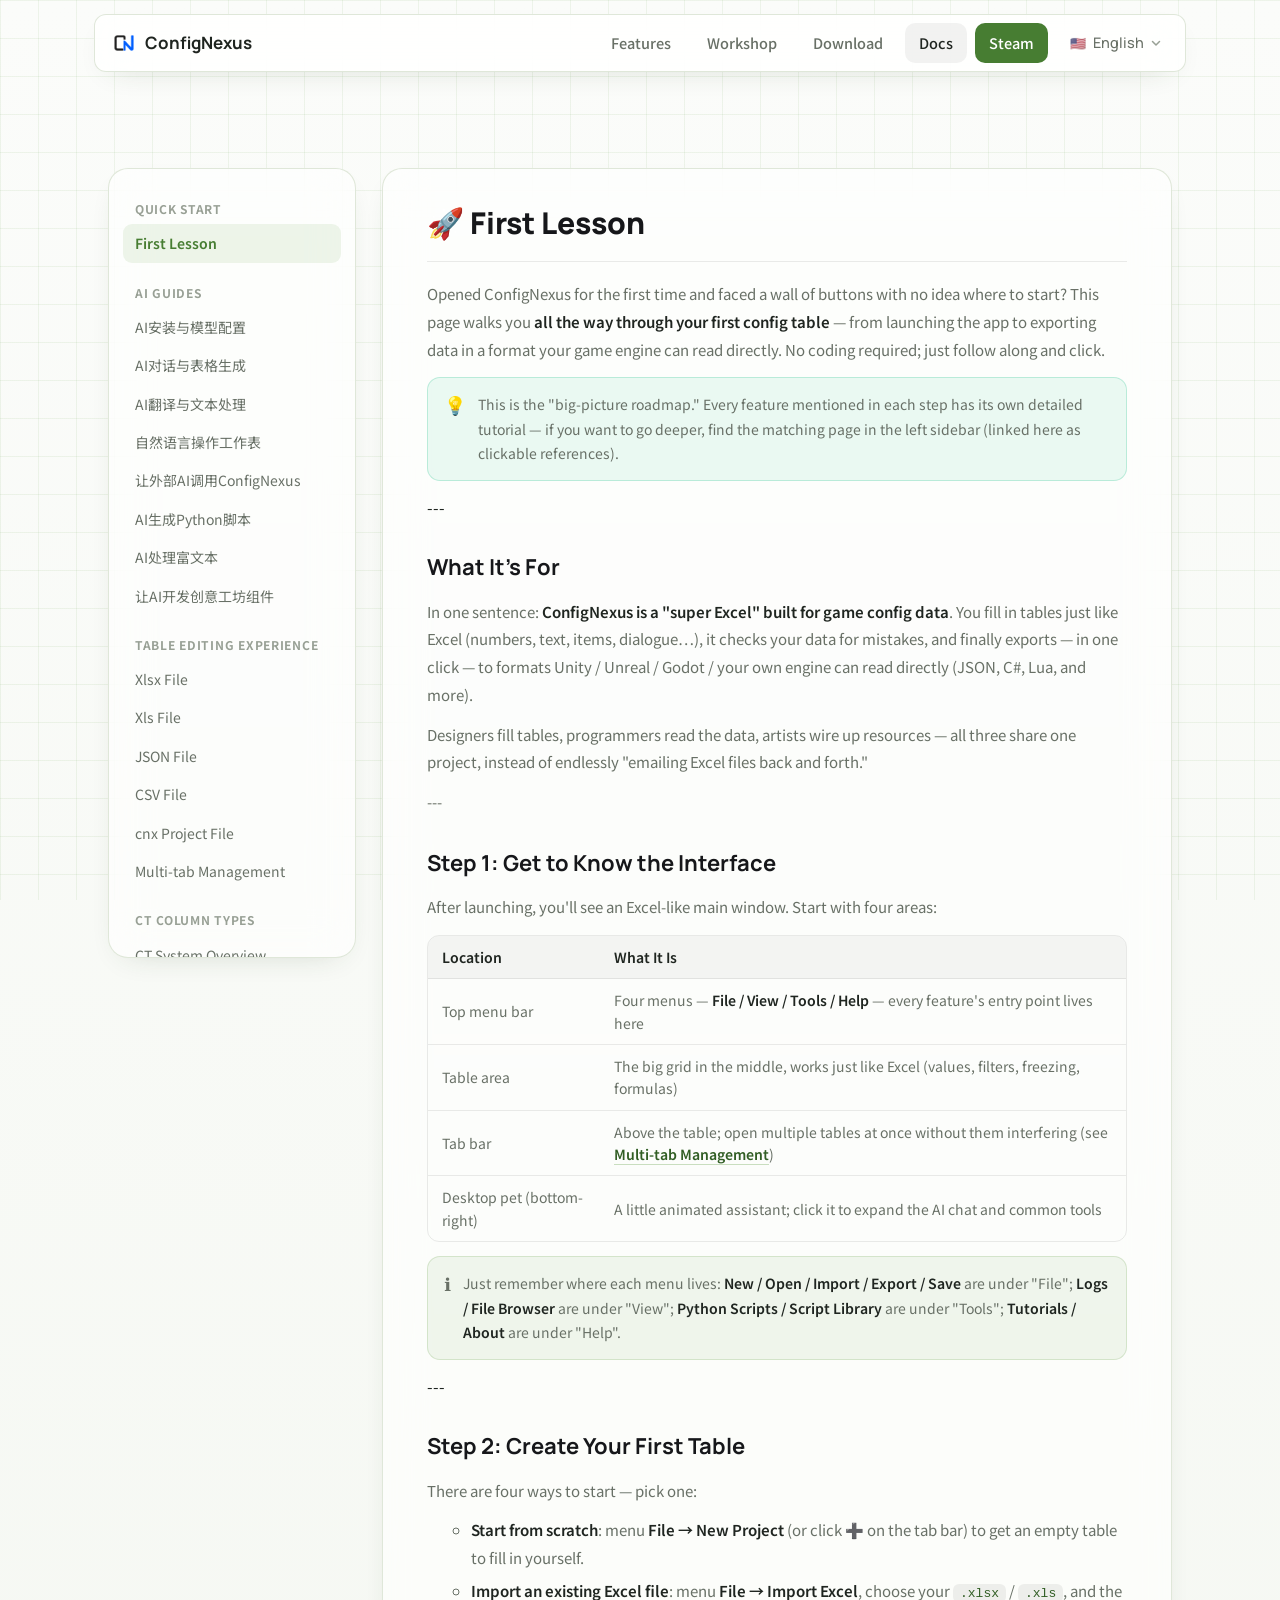
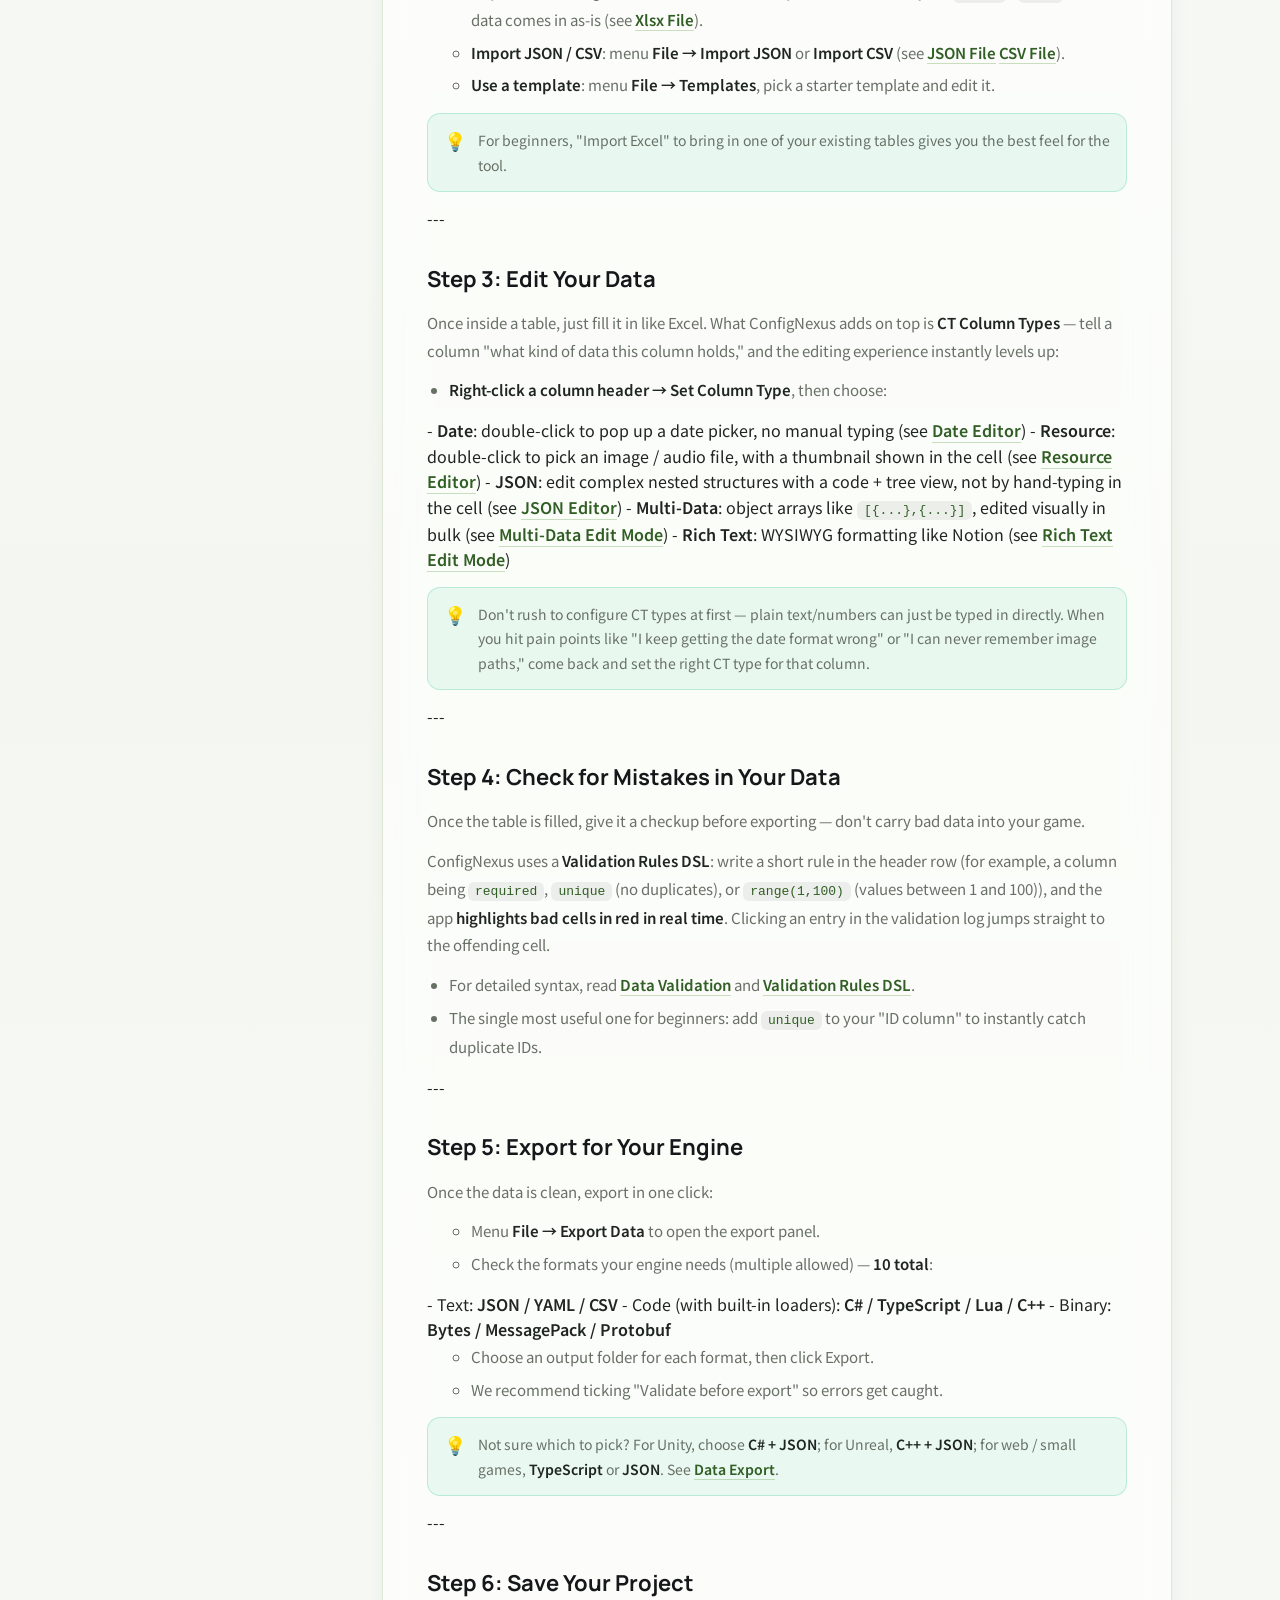
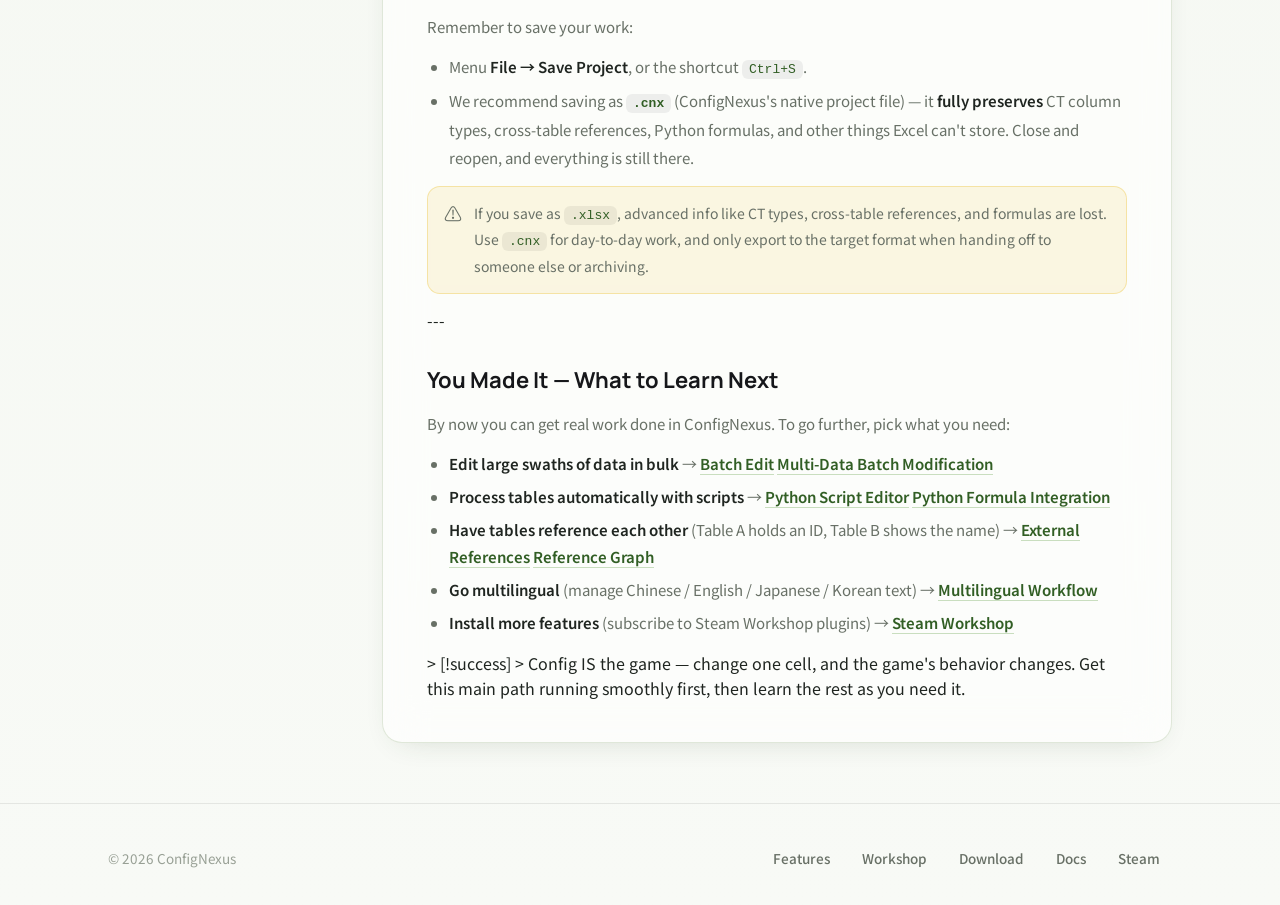
==== commit 531aceaa: "feat: refresh website content and media" ====
--- a/docs.html
+++ b/docs.html
@@ -6,11 +6,11 @@
 <link rel="icon" type="image/png" href="assets/logo.png">
 <title data-i18n="docs.title">文档 · ConfigNexus</title>
 <meta name="description" data-i18n="docs.desc" content="ConfigNexus 使用文档：表格编辑、CT 列类型、数据验证、数据导出、Python 集成、实用工具箱、扩展生态。">
-<script src="i18n.js"></script>
+  <script src="i18n.js?v=20260720-real-proof"></script>
 <link rel="preconnect" href="https://fonts.googleapis.com">
 <link rel="preconnect" href="https://fonts.gstatic.com" crossorigin>
 <link href="https://fonts.googleapis.com/css2?family=Manrope:wght@400;500;600;700;800&family=Noto+Sans+SC:wght@300;400;500;700&display=swap" rel="stylesheet">
-<link rel="stylesheet" href="site.css?v=20260703-doc-links">
+  <link rel="stylesheet" href="site.css?v=20260720-real-proof">
 </head>
 <body>
 <div class="bg"><div class="grid"></div></div>
@@ -25,6 +25,10 @@
       <a href="docs.html" class="active" data-i18n="nav.docs">文档</a>
       <a class="nav-cta" href="https://store.steampowered.com/app/4400360/ConfigNexus___AI/" target="_blank" rel="noopener">Steam</a>
     </nav>
+    <details class="mobile-menu">
+      <summary data-i18n="nav.menu">菜单</summary>
+      <div class="mobile-menu-panel"><a href="features.html" data-i18n="nav.features">功能</a><a href="workshop.html" data-i18n="nav.workshop">创意工坊</a><a href="download.html" data-i18n="nav.download">下载</a><a class="active" href="docs.html" data-i18n="nav.docs">文档</a><a href="https://store.steampowered.com/app/4400360/ConfigNexus___AI/" target="_blank" rel="noopener">Steam</a></div>
+    </details>
   </div>
 </header>
 
@@ -52,8 +56,8 @@
   </div>
 </footer>
 
-<script src="docs-manifest.js"></script>
-<script src="docs-data.js?v=20260703-doc-links"></script>
+<script src="docs-manifest.js?v=20260714-ai-guides"></script>
+<script src="docs-data.js?v=20260714-ai-guides"></script>
 <script src="docs.js?v=20260703-doc-links"></script>
 </body>
 </html>
--- a/site.css
+++ b/site.css
@@ -4,8 +4,8 @@
   --ink:#1F2520;
   --ink-dim:#687066;
   --ink-faint:#98A095;
-  --acc:#5E9C41;
-  --acc-deep:#3F722C;
+  --acc:#477D32;
+  --acc-deep:#315E24;
   --acc-soft:#EAF3E4;
   --glass:rgba(255,255,255,.64);
   --glass-strong:rgba(255,255,255,.82);
@@ -108,72 +108,6 @@
 .sub{font-size:clamp(15px,2vw,18px);color:var(--ink-dim);max-width:660px;font-weight:400;
   margin:0 auto 28px;line-height:1.7}
 .cta-row{display:flex;gap:14px;justify-content:center;flex-wrap:wrap}
-.shot{margin-top:42px}
-.product-preview{display:grid;grid-template-columns:58px 1fr;min-height:560px;text-align:left;
-  border-radius:18px;overflow:hidden;background:rgba(255,255,255,.78);
-  border:1px solid var(--glass-brd);box-shadow:var(--shadow-lg)}
-.preview-rail{display:flex;flex-direction:column;align-items:center;gap:18px;padding:18px 0;
-  background:#F1F6EC;border-right:1px solid rgba(94,156,65,.16)}
-.preview-mark{width:32px;height:32px;border-radius:8px;display:grid;place-items:center;background:#fff;
-  box-shadow:0 8px 18px -12px rgba(41,68,34,.35)}
-.preview-mark img{width:auto;height:20px;display:block}
-.preview-rail span{width:24px;height:24px;border-radius:7px;background:rgba(94,156,65,.13);
-  border:1px solid rgba(94,156,65,.12)}
-.preview-rail span:nth-child(3){background:var(--acc)}
-.preview-main{padding:24px;min-width:0;background:
-  linear-gradient(var(--grid) 1px,transparent 1px),
-  linear-gradient(90deg,var(--grid) 1px,transparent 1px);
-  background-size:32px 32px}
-.preview-titlebar{display:flex;align-items:center;justify-content:space-between;gap:20px;margin-bottom:20px}
-.preview-titlebar strong{display:block;font-size:18px;color:#182018;line-height:1.25}
-.preview-titlebar span{display:block;font-size:12.5px;color:var(--ink-faint);margin-top:3px}
-.preview-actions{display:flex;gap:8px;flex-wrap:wrap;justify-content:flex-end}
-.preview-actions span{margin:0;padding:7px 11px;border-radius:8px;background:var(--acc-soft);
-  color:var(--acc-deep);border:1px solid rgba(94,156,65,.18);font-size:12px;font-weight:700}
-.preview-workspace{display:grid;grid-template-columns:minmax(0,1fr) 280px;gap:18px;align-items:stretch}
-.sheet-mock,.inspector-mock{background:rgba(255,255,255,.9);border:1px solid rgba(218,228,211,.95);
-  border-radius:12px;box-shadow:0 18px 44px -34px rgba(41,68,34,.45)}
-.sheet-mock{overflow:hidden}
-.sheet-tabs{height:44px;display:flex;align-items:end;gap:6px;padding:0 14px;border-bottom:1px solid var(--hair);
-  background:#FAFBF8}
-.sheet-tabs span{font-size:12.5px;color:var(--ink-dim);padding:9px 14px;border-radius:8px 8px 0 0}
-.sheet-tabs .active{background:#fff;color:var(--acc-deep);font-weight:700;border:1px solid var(--hair);
-  border-bottom-color:#fff}
-.table-mock{display:grid;grid-template-columns:.75fr 1.15fr 1fr .8fr 1fr;font-size:13px;color:#394137}
-.table-mock div{min-height:54px;padding:15px 14px;border-right:1px solid rgba(0,0,0,.06);
-  border-bottom:1px solid rgba(0,0,0,.06);white-space:nowrap;overflow:hidden;text-overflow:ellipsis}
-.table-mock .th{min-height:42px;padding-top:12px;background:#F6F9F3;color:#5D6759;font-weight:700}
-.table-mock .ok,.table-mock .warn{font-weight:700;color:var(--acc-deep)}
-.table-mock .warn{color:#B7791F;background:#FFF8E8}
-.inspector-mock{padding:24px;align-self:stretch}
-.mini-label{display:inline-flex;align-items:center;padding:5px 9px;border-radius:7px;background:var(--acc-soft);
-  color:var(--acc-deep);font-size:12px;font-weight:700;margin-bottom:16px}
-.inspector-mock h3{font-size:26px;line-height:1.18;color:#182018;margin-bottom:12px;letter-spacing:0}
-.inspector-mock p{font-size:14px;line-height:1.75;color:var(--ink-dim);margin-bottom:18px}
-.rule-line{display:flex;align-items:center;gap:10px;padding:12px;border-radius:10px;background:#F7FAF4;
-  border:1px solid rgba(94,156,65,.16);font-size:12px;color:#4E594B;overflow:hidden}
-.rule-line span{width:9px;height:9px;border-radius:50%;background:var(--acc);flex:0 0 auto}
-.rule-line b{font-family:ui-monospace,SFMono-Regular,Menlo,monospace;font-weight:700;white-space:nowrap}
-.export-stack{margin-top:18px;padding-top:18px;border-top:1px solid var(--hair)}
-.export-stack span{display:block;font-size:12px;color:var(--ink-faint);font-weight:700;margin-bottom:4px}
-.export-stack strong{font-size:15px;color:#182018}
-@media(max-width:900px){
-  .product-preview{grid-template-columns:46px 1fr;min-height:auto}
-  .preview-main{padding:18px}
-  .preview-workspace{grid-template-columns:1fr}
-  .inspector-mock h3{font-size:22px}
-}
-@media(max-width:620px){
-  .hero{padding-top:58px}
-  h1.hero-h{font-size:clamp(38px,12vw,56px)}
-  .product-preview{grid-template-columns:1fr}
-  .preview-rail{display:none}
-  .preview-titlebar{align-items:flex-start;flex-direction:column}
-  .table-mock{grid-template-columns:.72fr 1.1fr .86fr .68fr .9fr;font-size:12px}
-  .table-mock div{min-height:44px;padding:11px 9px}
-  .preview-actions{justify-content:flex-start}
-}
-
 .formats{padding:52px 0 6px;text-align:center}
 .formats .lbl{font-size:12.5px;color:var(--ink-faint);letter-spacing:.1em;text-transform:uppercase;
   font-weight:600;margin-bottom:20px}
@@ -188,6 +122,8 @@
 .sec-head .tag{font-size:13px;font-weight:600;color:var(--acc);letter-spacing:.04em}
 .sec-head h2{font-family:var(--disp);font-size:clamp(28px,4.4vw,42px);font-weight:800;
   margin-top:10px;letter-spacing:0;color:#16171a}
+.section-lead{max-width:720px;margin:14px auto 0;color:var(--ink-dim);font-size:16px;line-height:1.75}
+.ai-home-section{padding-top:34px}
 .cards{display:grid;grid-template-columns:repeat(3,1fr);gap:18px}
 @media(max-width:840px){.cards{grid-template-columns:1fr 1fr}}
 @media(max-width:560px){.cards{grid-template-columns:1fr}}
@@ -201,6 +137,7 @@
   box-shadow:0 8px 18px -8px rgba(94,156,65,.5)}
 .card h3{font-size:18.5px;font-weight:700;margin-bottom:10px;letter-spacing:0}
 .card p{font-size:14.5px;color:var(--ink-dim);line-height:1.7}
+.mod-note{display:block;margin-top:12px;font-size:12px;color:var(--ink-faint);font-weight:600;letter-spacing:.02em}
 
 .endwrap{padding:40px 0 96px}
 .endcta{text-align:center;padding:72px 32px;border-radius:18px;position:relative;overflow:hidden;
@@ -426,7 +363,8 @@
 /* ===== 四语 i18n ===== */
 /* 非中文首屏：翻译完成前隐藏可翻译内容，避免中文一闪（中文不加此类，立即可见） */
 html.i18n-pending main,
-html.i18n-pending header .nav-links a[data-i18n]{visibility:hidden}
+html.i18n-pending header .nav-links a[data-i18n],
+html.i18n-pending header .mobile-menu [data-i18n]{visibility:hidden}
 /* 日 / 韩字体（中 / 英用默认 Noto Sans SC + Manrope） */
 html[lang="ja"] body{--sans:'Noto Sans JP','Manrope',-apple-system,system-ui,sans-serif;--disp:'Manrope','Noto Sans JP',-apple-system,system-ui,sans-serif}
 html[lang="ko"] body{--sans:'Noto Sans KR','Manrope',-apple-system,system-ui,sans-serif;--disp:'Manrope','Noto Sans KR',-apple-system,system-ui,sans-serif}
@@ -462,3 +400,127 @@
   padding:11px 15px;border-radius:12px;font-size:13.5px;line-height:1.5;
   color:#92560a;background:rgba(234,179,8,.12);border:1px solid rgba(234,179,8,.32)}
 
+/* ===== 2026 官网真实产品展示 ===== */
+:where(a,button,summary,[tabindex]):focus-visible{outline:3px solid rgba(49,94,36,.38);outline-offset:3px}
+.mobile-menu{display:none;position:relative}
+.mobile-menu summary{list-style:none;cursor:pointer;color:var(--ink);font-size:14px;font-weight:700;
+  padding:8px 11px;border:1px solid var(--hair);border-radius:10px;background:rgba(255,255,255,.72)}
+.mobile-menu summary::-webkit-details-marker{display:none}
+.mobile-menu-panel{position:absolute;right:0;top:calc(100% + 10px);width:min(240px,calc(100vw - 32px));
+  display:grid;padding:8px;border:1px solid var(--glass-brd);border-radius:14px;background:rgba(255,255,255,.97);
+  box-shadow:var(--shadow-lg)}
+.mobile-menu-panel a{color:var(--ink-dim);text-decoration:none;font-size:14px;font-weight:600;padding:11px 12px;border-radius:9px}
+.mobile-menu-panel a:hover,.mobile-menu-panel a.active{color:var(--acc-deep);background:var(--acc-soft)}
+.hl{white-space:normal}
+
+.product-media{min-width:0;overflow:hidden;border:1px solid var(--glass-brd);border-radius:18px;
+  background:#fff;box-shadow:var(--shadow-lg)}
+.product-media video,.product-media img{display:block;width:100%;height:auto;aspect-ratio:16/9;object-fit:cover;background:#edf2e9}
+.hero-media{max-width:1040px;margin:44px auto 0;text-align:left}
+.media-caption,.product-media figcaption{display:flex;align-items:center;justify-content:space-between;gap:16px;
+  padding:12px 16px;color:var(--ink-dim);font-size:13px;background:rgba(255,255,255,.92)}
+.media-caption strong{color:var(--acc-deep)}
+.proof-strip{padding-top:34px}
+.proof-row{display:grid;grid-template-columns:repeat(4,1fr);gap:10px}
+.proof-row span{padding:14px 12px;border:1px solid var(--glass-brd);border-radius:12px;background:var(--glass-strong);
+  color:var(--ink);font-size:13.5px;font-weight:700;box-shadow:var(--shadow)}
+.proof-row span::before{content:'✓';margin-right:8px;color:var(--acc-deep)}
+
+.workflow-list{display:grid;gap:32px}
+.workflow-item{display:grid;grid-template-columns:minmax(280px,.72fr) minmax(0,1.28fr);gap:34px;align-items:center}
+.workflow-item.reverse{grid-template-columns:minmax(0,1.28fr) minmax(280px,.72fr)}
+.workflow-item.reverse .workflow-copy{order:2}
+.workflow-copy{padding:22px}
+.workflow-copy .step-no{display:block;margin-bottom:12px;color:var(--acc-deep);font-family:var(--disp);font-size:13px;font-weight:800;letter-spacing:.12em}
+.workflow-copy h3{font-size:clamp(24px,3vw,34px);line-height:1.2;margin-bottom:12px}
+.workflow-copy p{color:var(--ink-dim);font-size:16px;line-height:1.75;margin-bottom:17px}
+.workflow-copy a{color:var(--acc-deep);font-size:14px;font-weight:700;text-decoration:none}
+.ai-demo{max-width:900px;margin:24px auto 0}
+.media-pair{display:grid;grid-template-columns:1fr 1fr;gap:20px}
+
+.proof-visual{position:relative;min-width:0;padding:0 48px 42px 0}
+.proof-visual>.product-media{position:relative;z-index:1;padding:8px;border-color:rgba(255,255,255,.12);border-radius:20px;
+  background:#11160f;box-shadow:0 28px 70px -36px rgba(12,22,10,.72)}
+.proof-visual>.product-media video{border-radius:12px;background:#11160f}
+.proof-visual .media-caption{padding:10px 8px 3px;color:rgba(255,255,255,.62);background:#11160f}
+.focus-detail{position:absolute;right:0;bottom:0;z-index:2;width:48%;overflow:hidden;margin:0;
+  border:1px solid rgba(255,255,255,.46);border-radius:12px;background:#11160f;box-shadow:0 22px 54px -22px rgba(7,15,6,.78)}
+.focus-detail img{display:block;width:100%;height:auto;aspect-ratio:16/9;object-fit:cover}
+.focus-detail figcaption{position:absolute;right:0;bottom:0;left:0;padding:24px 11px 9px;color:rgba(255,255,255,.86);
+  background:linear-gradient(transparent,rgba(9,14,8,.88));font-size:10.5px;font-weight:700;line-height:1.4;letter-spacing:.02em}
+
+.real-proof-grid{display:grid;gap:0;counter-reset:real-proof}
+.real-proof-card{display:grid;grid-template-columns:minmax(220px,.44fr) minmax(0,1.56fr);gap:40px;align-items:center;
+  padding:42px 0 50px;border:0;border-top:1px solid rgba(38,65,31,.14);border-radius:0;background:transparent;box-shadow:none;
+  counter-increment:real-proof}
+.real-proof-card:nth-child(even){grid-template-columns:minmax(0,1.56fr) minmax(220px,.44fr)}
+.real-proof-card:nth-child(even)>h3,.real-proof-card:nth-child(even)>p{grid-column:2}
+.real-proof-card:nth-child(even)>.proof-visual{grid-column:1}
+.real-proof-card>h3{align-self:end;font-size:clamp(24px,3vw,32px);line-height:1.2}
+.real-proof-card>h3::before{content:'0' counter(real-proof);display:block;margin-bottom:13px;color:var(--acc-deep);
+  font-family:var(--disp);font-size:11px;font-weight:800;letter-spacing:.18em}
+.real-proof-card>p{grid-column:1;align-self:start;color:var(--ink-dim);font-size:14.5px;line-height:1.7}
+.real-proof-card>.proof-visual{grid-column:2;grid-row:1 / span 2}
+
+.feature-jump{display:flex;justify-content:center;gap:10px;flex-wrap:wrap;margin-top:30px}
+.feature-jump a{color:var(--acc-deep);text-decoration:none;font-size:14px;font-weight:700;padding:10px 16px;
+  border:1px solid rgba(71,125,50,.24);border-radius:999px;background:rgba(255,255,255,.72)}
+.feature-group-intro{scroll-margin-top:90px;padding-bottom:18px}
+.feature-group-grid{display:grid;grid-template-columns:minmax(260px,.8fr) minmax(0,1.2fr);gap:36px;align-items:center;
+  padding:34px;border:1px solid var(--glass-brd);border-radius:24px;background:rgba(255,255,255,.62);box-shadow:var(--shadow)}
+.feature-group-grid h2{font-family:var(--disp);font-size:clamp(28px,4vw,42px);line-height:1.17;margin:10px 0 14px}
+.feature-group-grid p{color:var(--ink-dim);line-height:1.75}
+.ai-home-section .feature-group-grid{margin-bottom:24px}
+
+.dl-card{max-width:860px}
+.download-choices{display:grid;grid-template-columns:minmax(0,680px);justify-content:center;gap:16px;margin-top:24px;text-align:left}
+.download-choice{display:flex;flex-direction:column;align-items:flex-start;padding:22px;border:1px solid var(--hair);border-radius:16px;background:rgba(255,255,255,.76)}
+.download-choice.recommended{border-color:rgba(71,125,50,.35);background:var(--acc-soft)}
+.download-choice>span{color:var(--acc-deep);font-size:12px;font-weight:800;letter-spacing:.08em}
+.download-choice h3{margin:5px 0 7px;font-size:20px}
+.download-choice p{min-height:48px;margin-bottom:18px;color:var(--ink-dim);font-size:14px;line-height:1.65}
+.download-choice .btn{width:100%;justify-content:center;margin-top:auto}
+.itch-fallback{align-self:center;margin-top:14px;color:var(--ink-dim);font-size:13px;font-weight:600;text-decoration:none}
+.itch-fallback:hover{color:var(--acc-deep);text-decoration:underline;text-underline-offset:3px}
+
+@media(max-width:720px){
+  .wrap{padding-left:18px;padding-right:18px}
+  header{top:8px;margin-top:8px;padding:0 8px}
+  .nav{height:54px;padding:0 11px;gap:8px}
+  .nav-links{margin-left:auto;gap:0}
+  .nav-links>a{display:none!important}
+  .mobile-menu{display:block}
+  .hero{padding-top:54px}
+  h1.hero-h{font-size:clamp(36px,11vw,52px);line-height:1.08}
+  .hero-h br{display:none}
+  .sub{font-size:15px}
+  .hero-media{margin-top:34px}
+  .media-caption{align-items:flex-start;flex-direction:column;gap:3px}
+  .proof-row{grid-template-columns:1fr 1fr}
+  .workflow-item,.workflow-item.reverse,.feature-group-grid{grid-template-columns:1fr;gap:16px}
+  .workflow-item.reverse .workflow-copy{order:0}
+  .workflow-copy{padding:8px 4px}
+  .media-pair,.download-choices{grid-template-columns:1fr}
+  .proof-visual{display:flex;flex-direction:column-reverse;gap:10px;padding:0}
+  .focus-detail{position:static;width:100%;border-width:1px}
+  .real-proof-card,.real-proof-card:nth-child(even){grid-template-columns:1fr;gap:8px;padding:32px 0 38px}
+  .real-proof-card>h3,.real-proof-card>p,.real-proof-card>.proof-visual,
+  .real-proof-card:nth-child(even)>h3,.real-proof-card:nth-child(even)>p,.real-proof-card:nth-child(even)>.proof-visual{grid-column:1;grid-row:auto}
+  .real-proof-card>.proof-visual{margin-top:10px}
+  .feature-group-grid{padding:22px}
+  .feature-jump{padding:0 14px}
+  .section{padding:64px 0}
+  .pagehead{padding-top:76px}
+  .dl-card{padding:28px 18px}
+  .download-choice p{min-height:0}
+  .foot .lk{flex-wrap:wrap}
+  .doc-app{padding-top:72px}
+}
+
+@media(max-width:420px){
+  .brand{font-size:15px}
+  .brand-logo{height:20px}
+  .proof-row{grid-template-columns:1fr}
+  .cta-row .btn{width:100%;justify-content:center}
+}
+
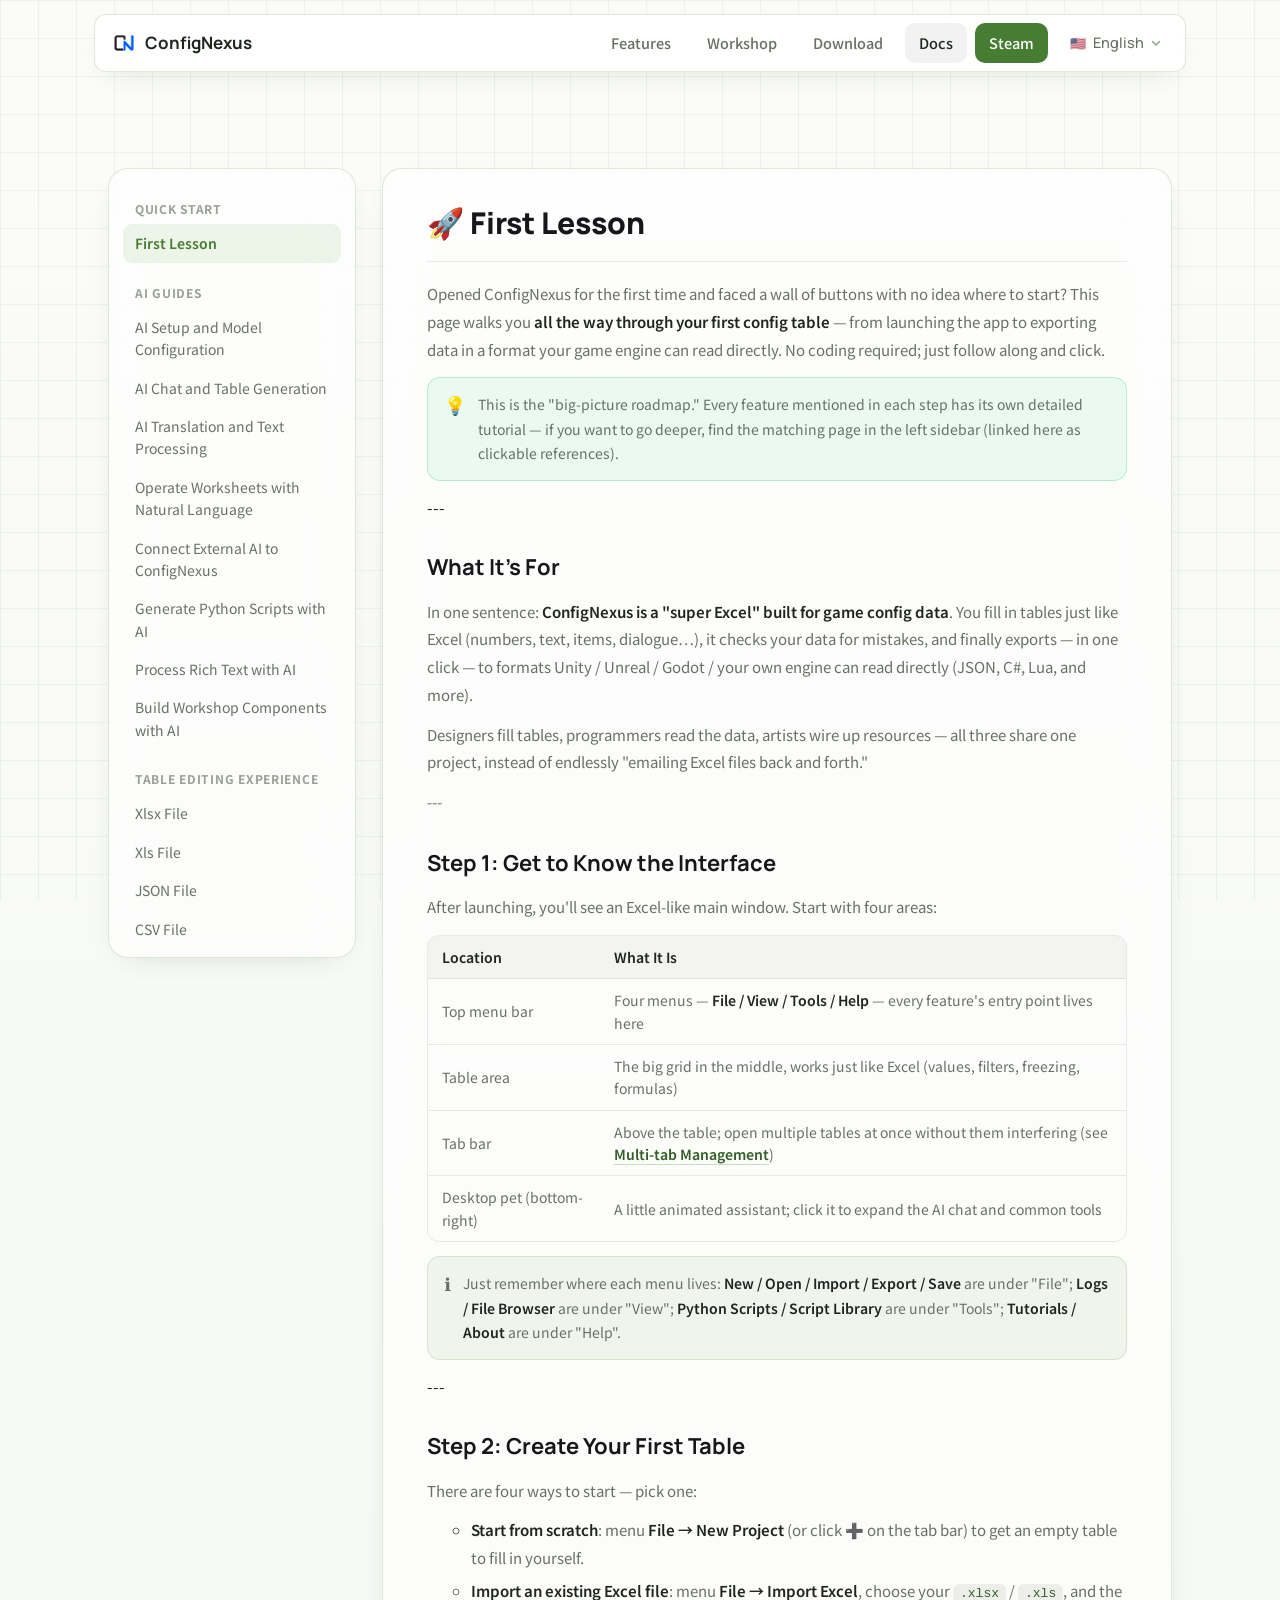
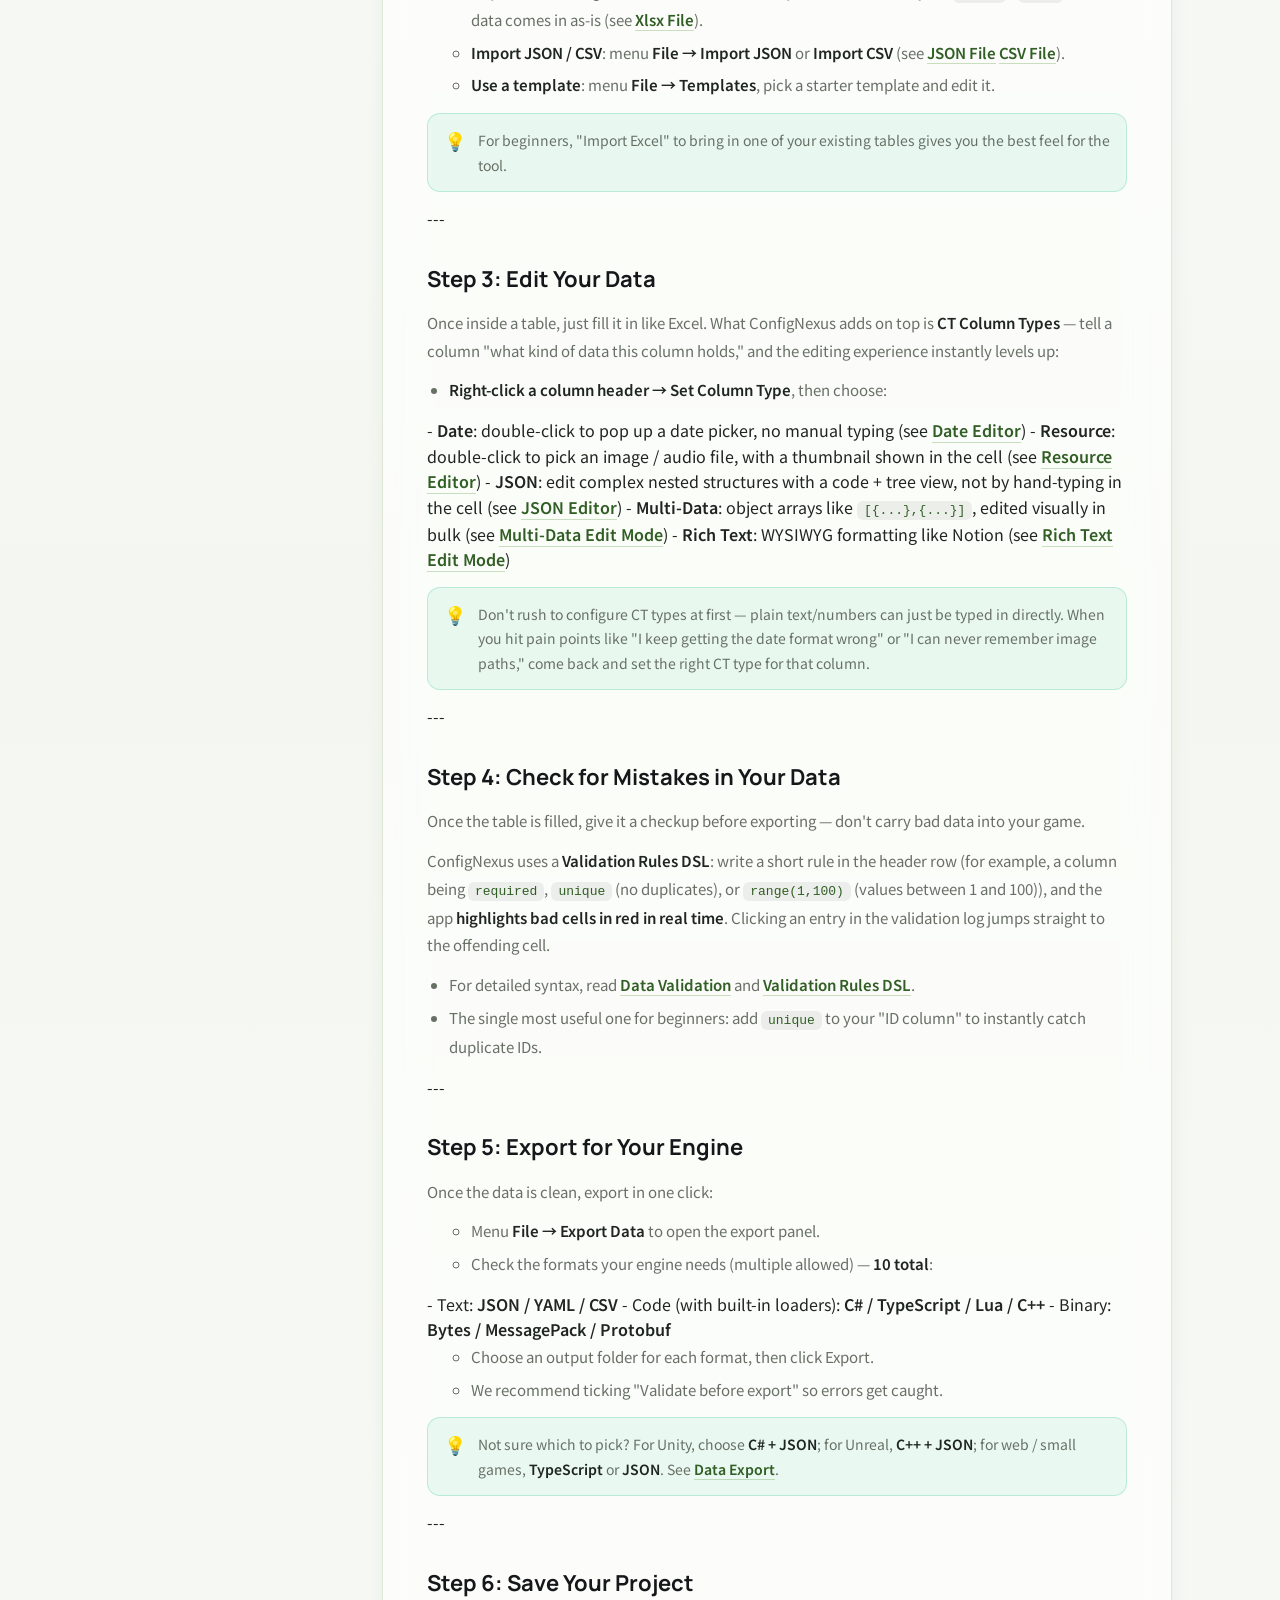
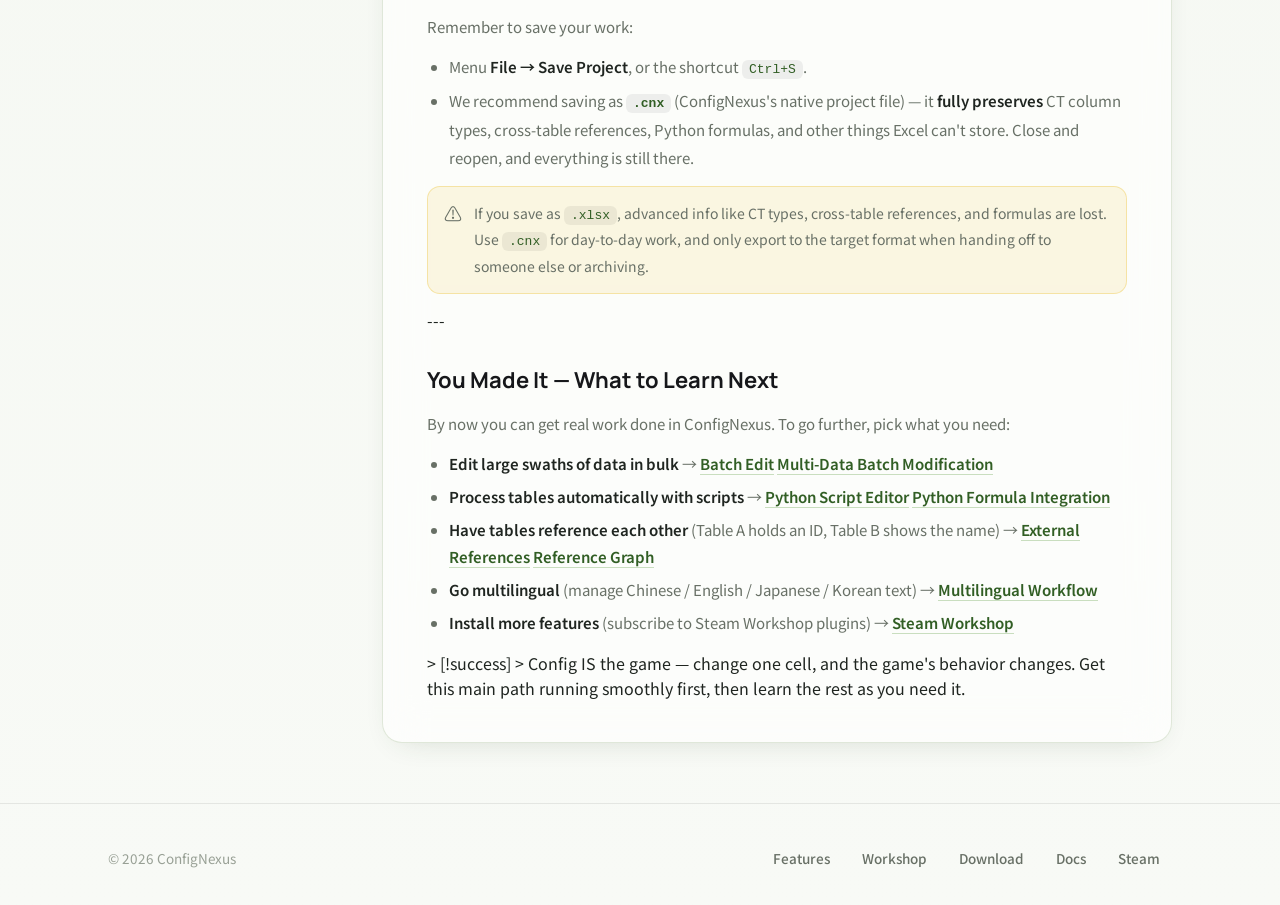
==== commit ab5d3f7b: "feat: add atmospheric canvas and motion polish" ====
--- a/docs.html
+++ b/docs.html
@@ -10,7 +10,7 @@
 <link rel="preconnect" href="https://fonts.googleapis.com">
 <link rel="preconnect" href="https://fonts.gstatic.com" crossorigin>
 <link href="https://fonts.googleapis.com/css2?family=Manrope:wght@400;500;600;700;800&family=Noto+Sans+SC:wght@300;400;500;700&display=swap" rel="stylesheet">
-  <link rel="stylesheet" href="site.css?v=20260720-real-proof">
+  <link rel="stylesheet" href="site.css?v=20260723-canvas">
 </head>
 <body>
 <div class="bg"><div class="grid"></div></div>
--- a/site.css
+++ b/site.css
@@ -46,7 +46,7 @@
 .brand-logo{width:auto;height:22px;display:block;border-radius:4px}
 .nav-links{display:flex;align-items:center;gap:8px}
 .nav-links a{color:var(--ink-dim);text-decoration:none;font-size:14.5px;font-weight:500;
-  padding:8px 14px;border-radius:10px;transition:all .2s}
+  padding:8px 14px;border-radius:10px;transition:color .2s ease,background-color .2s ease}
 .nav-links a:hover{color:var(--ink);background:rgba(0,0,0,.04)}
 .nav-links a.active{color:var(--ink);background:rgba(0,0,0,.05)}
 .nav-cta{background:var(--acc);color:#fff!important;font-weight:600}
@@ -55,13 +55,12 @@
 
 /* ── 按钮 ── */
 .btn{font-size:15px;font-weight:600;text-decoration:none;padding:13px 28px;border-radius:13px;
-  transition:all .22s;display:inline-flex;align-items:center;gap:9px;cursor:pointer;border:none}
+  transition:transform .22s ease,background-color .22s ease,color .22s ease,box-shadow .22s ease,
+    border-color .22s ease,letter-spacing .22s ease;display:inline-flex;align-items:center;gap:9px;cursor:pointer;border:none}
 .btn-primary{background:var(--acc);color:#fff;box-shadow:0 8px 24px -8px rgba(94,156,65,.52)}
-.btn-primary:hover{background:var(--acc-deep);transform:translateY(-2px);
-  box-shadow:0 14px 34px -10px rgba(94,156,65,.58)}
+.btn-primary:hover{background:var(--acc-deep)}
 .btn-ghost{background:var(--glass-strong);-webkit-backdrop-filter:blur(14px);
   backdrop-filter:blur(14px);border:1px solid var(--glass-brd);color:var(--ink);box-shadow:var(--shadow)}
-.btn-ghost:hover{transform:translateY(-2px);box-shadow:var(--shadow-lg)}
 .btn-disabled{background:rgba(0,0,0,.06);color:var(--ink-faint);cursor:not-allowed;
   box-shadow:none;border:1px solid var(--hair)}
 .btn-disabled:hover{transform:none;background:rgba(0,0,0,.06)}
@@ -84,7 +83,7 @@
 .foot .c{font-size:13.5px;color:var(--ink-faint)}
 .foot .lk{display:flex;gap:8px}
 .foot .lk a{color:var(--ink-dim);text-decoration:none;font-size:13.5px;font-weight:500;
-  padding:6px 12px;border-radius:9px;transition:all .2s}
+  padding:6px 12px;border-radius:9px;transition:color .2s ease,background-color .2s ease}
 .foot .lk a:hover{color:var(--acc);background:rgba(0,0,0,.04)}
 
 /* ── 加载动画 ── */
@@ -114,8 +113,9 @@
 .fmt-row{display:flex;flex-wrap:wrap;gap:10px 12px;justify-content:center}
 .fmt{font-size:13.5px;font-weight:500;color:var(--ink-dim);background:var(--glass);
   -webkit-backdrop-filter:blur(10px);backdrop-filter:blur(10px);border:1px solid var(--glass-brd);
-  padding:9px 17px;border-radius:11px;transition:all .2s;box-shadow:0 4px 14px -8px rgba(20,28,48,.2)}
-.fmt:hover{color:var(--acc);transform:translateY(-2px);box-shadow:var(--shadow)}
+  padding:9px 17px;border-radius:11px;transition:color .2s ease,transform .2s ease,box-shadow .2s ease;
+  box-shadow:0 4px 14px -8px rgba(20,28,48,.2)}
+.fmt:hover{color:var(--acc)}
 
 .section{padding:86px 0}
 .sec-head{text-align:center;margin-bottom:48px}
@@ -124,13 +124,23 @@
   margin-top:10px;letter-spacing:0;color:#16171a}
 .section-lead{max-width:720px;margin:14px auto 0;color:var(--ink-dim);font-size:16px;line-height:1.75}
 .ai-home-section{padding-top:34px}
+.atmosphere-canvas{position:relative;isolation:isolate;overflow:hidden;
+  background:
+    radial-gradient(ellipse at 84% 12%,rgba(113,165,87,.16),transparent 34%),
+    radial-gradient(ellipse at 8% 72%,rgba(206,222,192,.28),transparent 32%),
+    linear-gradient(180deg,#f8faf5 0%,#f3f6ef 52%,#eef3e9 100%)}
+.atmosphere-canvas::before{content:"";position:absolute;inset:0;z-index:0;pointer-events:none;opacity:.32;
+  background-image:radial-gradient(rgba(37,62,30,.16) .55px,transparent .55px);
+  background-size:8px 8px;
+  -webkit-mask-image:linear-gradient(to bottom,transparent,#000 8%,#000 90%,transparent);
+  mask-image:linear-gradient(to bottom,transparent,#000 8%,#000 90%,transparent)}
+.atmosphere-canvas>section{position:relative;z-index:1}
 .cards{display:grid;grid-template-columns:repeat(3,1fr);gap:18px}
 @media(max-width:840px){.cards{grid-template-columns:1fr 1fr}}
 @media(max-width:560px){.cards{grid-template-columns:1fr}}
 .card{background:var(--glass);-webkit-backdrop-filter:blur(20px) saturate(160%);
   backdrop-filter:blur(20px) saturate(160%);border:1px solid var(--glass-brd);border-radius:20px;
   padding:30px 28px;box-shadow:var(--shadow);transition:transform .25s,box-shadow .25s}
-.card:hover{transform:translateY(-5px);box-shadow:var(--shadow-lg)}
 a.card{text-decoration:none;color:inherit;display:block}
 .card .ic{width:46px;height:46px;border-radius:12px;display:grid;place-items:center;
   margin-bottom:18px;font-size:20px;color:#fff;background:linear-gradient(135deg,#6DAE4C,#4E8734);
@@ -144,9 +154,7 @@
   background:var(--glass);-webkit-backdrop-filter:blur(24px) saturate(160%);
   backdrop-filter:blur(24px) saturate(160%);border:1px solid var(--glass-brd);box-shadow:var(--shadow-lg)}
 .endcta::before{content:"";position:absolute;inset:0;z-index:-1;
-  background:linear-gradient(var(--grid) 1px,transparent 1px),
-    linear-gradient(90deg,var(--grid) 1px,transparent 1px),rgba(255,255,255,.44);
-  background-size:30px 30px,30px 30px,100% 100%}
+  background:radial-gradient(circle at 50% 0,rgba(116,169,91,.12),transparent 52%),rgba(255,255,255,.44)}
 .endcta h2{font-family:var(--disp);font-size:clamp(28px,4.6vw,44px);font-weight:800;
   margin-bottom:14px;letter-spacing:0;color:#16171a}
 .endcta p{color:var(--ink-dim);margin-bottom:30px;font-size:16.5px}
@@ -157,7 +165,6 @@
   padding:30px 32px;border-radius:20px;background:var(--glass);
   -webkit-backdrop-filter:blur(20px) saturate(160%);backdrop-filter:blur(20px) saturate(160%);
   border:1px solid var(--glass-brd);box-shadow:var(--shadow);transition:transform .22s,box-shadow .22s}
-.feat-row:hover{transform:translateY(-3px);box-shadow:var(--shadow-lg)}
 .feat-row .ic{width:54px;height:54px;border-radius:15px;display:grid;place-items:center;
   font-size:24px;color:#fff;background:linear-gradient(135deg,#6DAE4C,#4E8734);
   box-shadow:0 10px 22px -10px rgba(94,156,65,.55)}
@@ -196,7 +203,7 @@
 .doc-toc .t{font-size:12px;font-weight:700;color:var(--ink-faint);letter-spacing:.08em;
   text-transform:uppercase;margin-bottom:12px}
 .doc-toc a{display:block;color:var(--ink-dim);text-decoration:none;font-size:14px;
-  padding:7px 10px;border-radius:8px;transition:all .2s}
+  padding:7px 10px;border-radius:8px;transition:color .2s ease,background-color .2s ease}
 .doc-toc a:hover{color:var(--acc);background:rgba(0,0,0,.04)}
 .doc-body{max-width:720px}
 .doc-sec{padding:30px 34px;border-radius:20px;margin-bottom:22px;background:var(--glass);
@@ -227,7 +234,7 @@
 .doc-group-t{font-size:12px;font-weight:700;color:var(--ink-faint);letter-spacing:.06em;
   padding:6px 12px;text-transform:uppercase}
 .doc-link{display:flex;align-items:center;gap:7px;color:var(--ink-dim);text-decoration:none;
-  font-size:14px;padding:8px 12px;border-radius:9px;transition:all .18s}
+  font-size:14px;padding:8px 12px;border-radius:9px;transition:color .18s ease,background-color .18s ease}
 .doc-link:hover{color:var(--ink);background:rgba(0,0,0,.04)}
 .doc-link.active{color:var(--acc);background:rgba(94,156,65,.1);font-weight:600}
 .doc-dlc{font-size:10px;font-weight:700;color:#c2410c;background:rgba(234,88,12,.13);
@@ -300,7 +307,8 @@
   -webkit-backdrop-filter:blur(14px);backdrop-filter:blur(14px);display:block}
 .intro-skip{position:fixed;top:20px;right:24px;z-index:1001;font-size:13px;color:var(--ink-faint);
   font-weight:600;cursor:pointer;padding:7px 14px;border-radius:10px;border:1px solid var(--hair);
-  background:var(--glass);-webkit-backdrop-filter:blur(10px);backdrop-filter:blur(10px);transition:all .2s}
+  background:var(--glass);-webkit-backdrop-filter:blur(10px);backdrop-filter:blur(10px);
+  transition:color .2s ease,border-color .2s ease}
 .intro-skip:hover{color:var(--ink);border-color:var(--ink-faint)}
 
 .bubble{position:fixed;z-index:1001;background:var(--glass-strong);
@@ -334,8 +342,7 @@
 @keyframes riseIn{from{opacity:0;transform:translateY(20px)}to{opacity:1;transform:none}}
 .reveal-btn{animation:riseIn .7s .4s both}
 .btn-orange{background:#ea580c;color:#fff;box-shadow:0 8px 24px -6px rgba(234,88,12,.5)}
-.btn-orange:hover{background:#c2410c;transform:translateY(-2px);
-  box-shadow:0 14px 34px -8px rgba(234,88,12,.55)}
+.btn-orange:hover{background:#c2410c}
 @media(prefers-reduced-motion:reduce){
   .bubble,.reveal-screen,.reveal-title,.reveal-text,.reveal-btn,.reveal-tag{animation:none;opacity:1}}
 
@@ -345,20 +352,29 @@
   inset:0;pointer-events:none;opacity:0;transition:opacity .35s;border-radius:inherit;
   background:radial-gradient(220px circle at var(--cx,50%) var(--cy,50%),
     rgba(94,156,65,.15),transparent 60%)}
-.card:hover::after,.feat-row:hover::after,.step:hover::after,.dl-card:hover::after{opacity:1}
 
 /* 格式标签：点按回弹 */
 .fmt:active{transform:translateY(0) scale(.94)}
-/* 导航 logo：悬停轻微放大 */
-.brand:hover .brand-logo{transform:scale(1.06)}
 .brand-logo{transition:transform .25s}
-/* 主按钮：箭头轻微下移提示 */
-.btn-primary:hover{letter-spacing:.005em}
 /* 进入视口淡入（滚动触发） */
-.inview{opacity:0;transform:translateY(22px)}
-.inview.show{opacity:1;transform:none;transition:opacity .7s cubic-bezier(.2,.7,.2,1),
-  transform .7s cubic-bezier(.2,.7,.2,1)}
-@media(prefers-reduced-motion:reduce){.inview{opacity:1;transform:none}}
+.inview{opacity:0;transform:translateY(14px)}
+.inview.show{opacity:1;transform:none;transition:opacity .55s cubic-bezier(.23,1,.32,1),
+  transform .55s cubic-bezier(.23,1,.32,1);transition-delay:var(--inview-delay,0ms)}
+.cards>.inview:nth-child(2),.media-pair>.inview:nth-child(2){--inview-delay:50ms}
+.cards>.inview:nth-child(3){--inview-delay:100ms}
+@media(prefers-reduced-motion:reduce){.inview{opacity:1;transform:none;transition:none}}
+
+@media(hover:hover) and (pointer:fine){
+  .btn-primary:hover{transform:translateY(-2px);box-shadow:0 14px 34px -10px rgba(94,156,65,.58);
+    letter-spacing:.005em}
+  .btn-ghost:hover{transform:translateY(-2px);box-shadow:var(--shadow-lg)}
+  .fmt:hover{transform:translateY(-2px);box-shadow:var(--shadow)}
+  .card:hover{transform:translateY(-5px);box-shadow:var(--shadow-lg)}
+  .feat-row:hover{transform:translateY(-3px);box-shadow:var(--shadow-lg)}
+  .btn-orange:hover{transform:translateY(-2px);box-shadow:0 14px 34px -8px rgba(234,88,12,.55)}
+  .card:hover::after,.feat-row:hover::after,.step:hover::after,.dl-card:hover::after{opacity:1}
+  .brand:hover .brand-logo{transform:scale(1.06)}
+}
 
 /* ===== 四语 i18n ===== */
 /* 非中文首屏：翻译完成前隐藏可翻译内容，避免中文一闪（中文不加此类，立即可见） */
@@ -375,7 +391,7 @@
   padding:8px 12px;border:0;border-radius:10px;
   background:transparent;color:var(--ink-dim);
   font-family:var(--disp);font-size:14.5px;font-weight:500;line-height:1;
-  transition:all .2s}
+  transition:color .2s ease,background-color .2s ease}
 .lang-btn:hover{color:var(--ink);background:rgba(0,0,0,.04)}
 .lang-btn .lang-flag{font-size:13px;line-height:1}
 .lang-caret{color:var(--ink-faint);transition:transform .2s}
@@ -439,10 +455,14 @@
 .media-pair{display:grid;grid-template-columns:1fr 1fr;gap:20px}
 
 .proof-visual{position:relative;min-width:0;padding:0 48px 42px 0}
-.proof-visual>.product-media{position:relative;z-index:1;padding:8px;border-color:rgba(255,255,255,.12);border-radius:20px;
+.proof-visual>.product-media,.product-media.ai-demo{position:relative;z-index:1;padding:8px;border-color:rgba(255,255,255,.12);border-radius:20px;
   background:#11160f;box-shadow:0 28px 70px -36px rgba(12,22,10,.72)}
-.proof-visual>.product-media video{border-radius:12px;background:#11160f}
-.proof-visual .media-caption{padding:10px 8px 3px;color:rgba(255,255,255,.62);background:#11160f}
+.proof-visual>.product-media video,.product-media.ai-demo video{border-radius:12px;background:#11160f}
+.proof-visual .media-caption,.product-media.ai-demo .media-caption{padding:10px 8px 3px;color:rgba(255,255,255,.62);background:#11160f}
+.ecosystem-section .product-media{padding:8px;border-color:rgba(255,255,255,.12);background:#11160f;
+  box-shadow:0 28px 70px -36px rgba(12,22,10,.72)}
+.ecosystem-section .product-media img{border-radius:12px;background:#11160f}
+.ecosystem-section .product-media figcaption{padding:10px 8px 3px;color:rgba(255,255,255,.62);background:#11160f}
 .focus-detail{position:absolute;right:0;bottom:0;z-index:2;width:48%;overflow:hidden;margin:0;
   border:1px solid rgba(255,255,255,.46);border-radius:12px;background:#11160f;box-shadow:0 22px 54px -22px rgba(7,15,6,.78)}
 .focus-detail img{display:block;width:100%;height:auto;aspect-ratio:16/9;object-fit:cover}
@@ -471,6 +491,18 @@
 .feature-group-grid h2{font-family:var(--disp);font-size:clamp(28px,4vw,42px);line-height:1.17;margin:10px 0 14px}
 .feature-group-grid p{color:var(--ink-dim);line-height:1.75}
 .ai-home-section .feature-group-grid{margin-bottom:24px}
+
+.features-page .feature-group-grid{padding:42px 0;border:0;border-top:1px solid rgba(38,65,31,.14);border-radius:0;background:transparent;box-shadow:none}
+.features-page .feature-group-grid>.product-media{padding:8px;border-color:rgba(255,255,255,.12);background:#11160f;box-shadow:0 28px 70px -36px rgba(12,22,10,.72)}
+.features-page .feature-group-grid>.product-media video,.features-page .feature-group-grid>.product-media img{border-radius:12px;background:#11160f}
+.features-page .cards{gap:0 28px;border-top:1px solid rgba(38,65,31,.14)}
+.features-page .card{min-height:210px;padding:30px 18px 30px 0;border:0;border-bottom:1px solid rgba(38,65,31,.14);border-radius:0;background:transparent;box-shadow:none;-webkit-backdrop-filter:none;backdrop-filter:none;transition:background .2s,color .2s}
+.features-page .card:only-child{grid-column:1/-1;min-height:0}
+.features-page .card:hover{transform:none;background:linear-gradient(110deg,rgba(94,156,65,.08),transparent 72%);box-shadow:none}
+.features-page .card::after{display:none}
+.features-page .card .ic{display:block;width:auto;height:auto;margin-bottom:20px;color:var(--acc-deep);background:none;box-shadow:none;font-size:24px}
+.features-page .card h3{font-family:var(--disp);font-size:20px}
+.features-page .card p{max-width:34em}
 
 .dl-card{max-width:860px}
 .download-choices{display:grid;grid-template-columns:minmax(0,680px);justify-content:center;gap:16px;margin-top:24px;text-align:left}
@@ -508,6 +540,8 @@
   .real-proof-card:nth-child(even)>h3,.real-proof-card:nth-child(even)>p,.real-proof-card:nth-child(even)>.proof-visual{grid-column:1;grid-row:auto}
   .real-proof-card>.proof-visual{margin-top:10px}
   .feature-group-grid{padding:22px}
+  .features-page .feature-group-grid{padding:28px 0}
+  .features-page .card{min-height:0;padding:24px 10px 26px 0}
   .feature-jump{padding:0 14px}
   .section{padding:64px 0}
   .pagehead{padding-top:76px}
